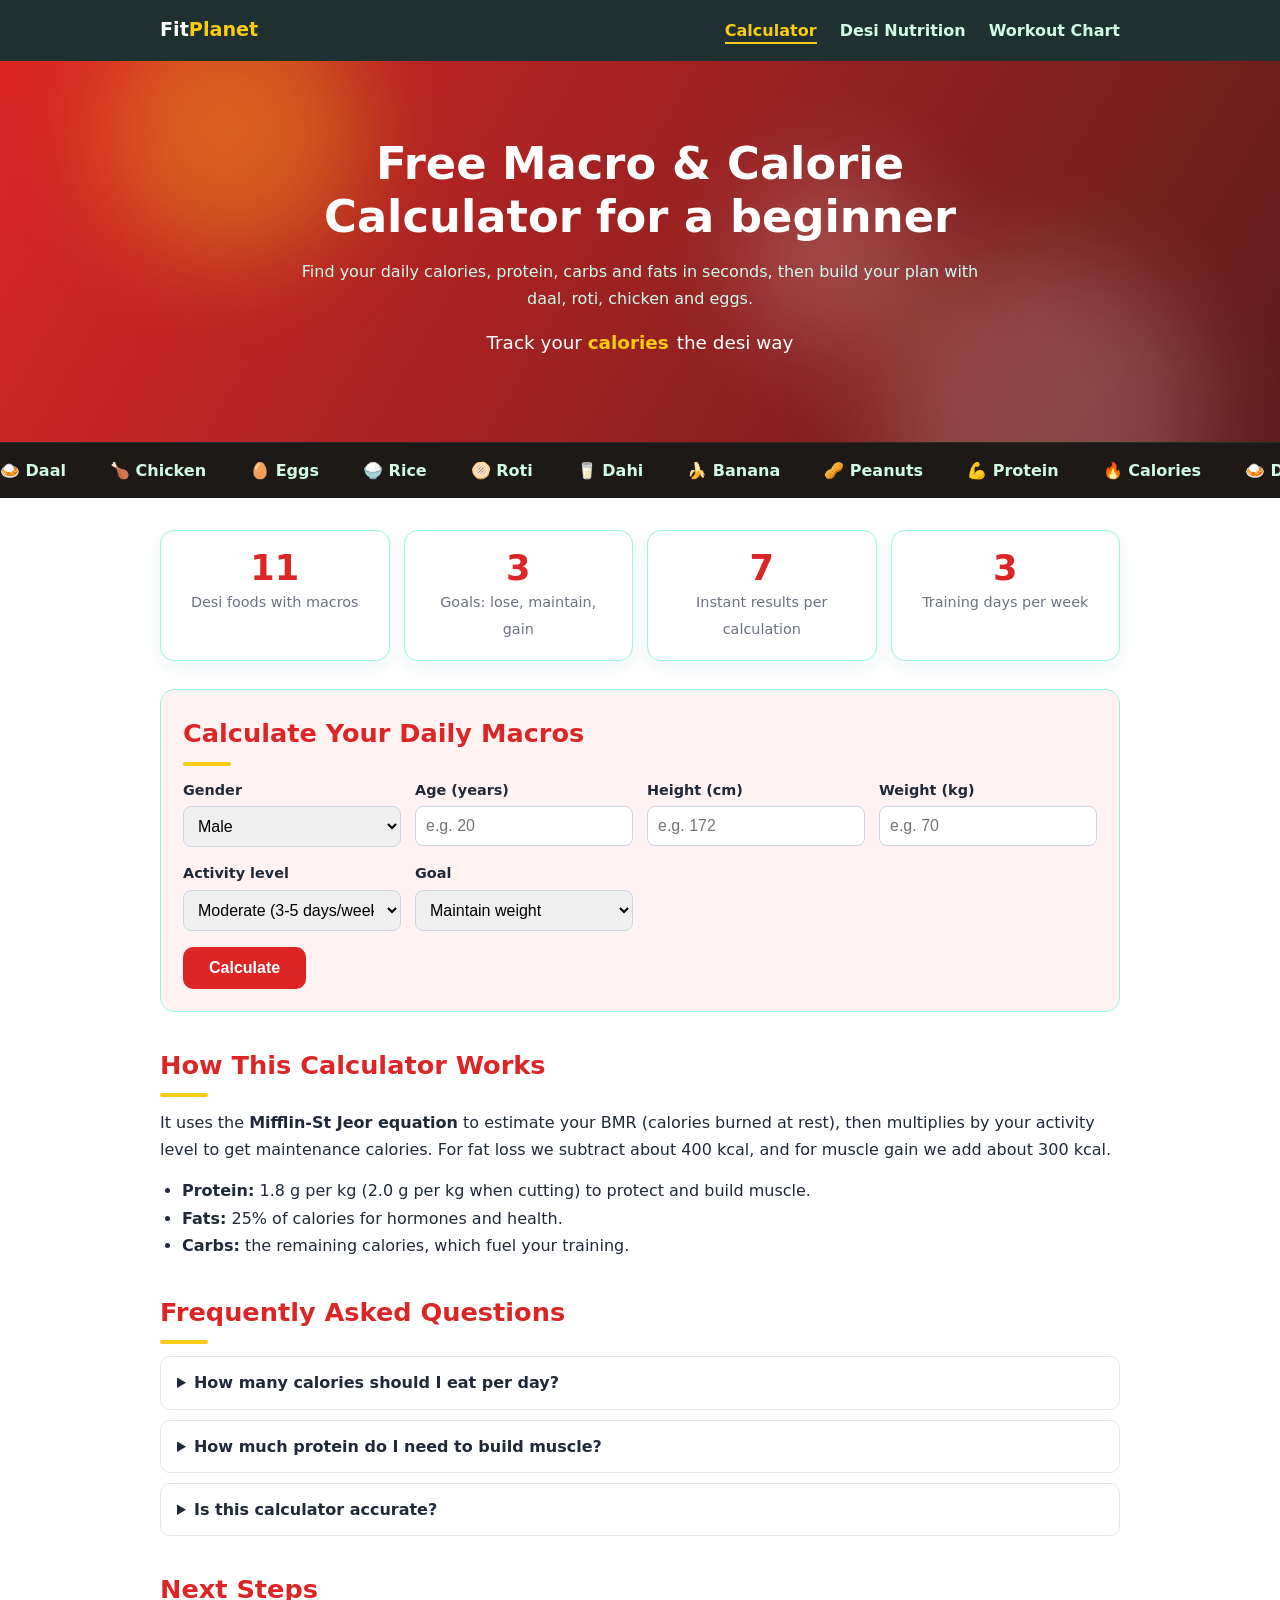
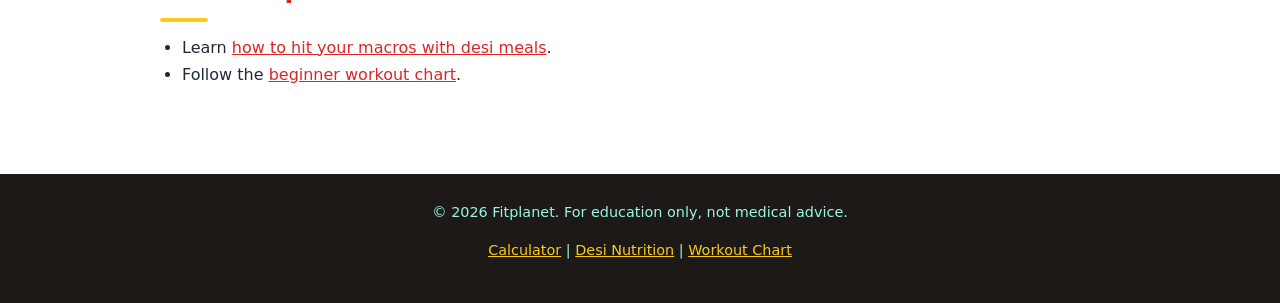
==== index.html @ f18b7d7e "Add files via upload" ====
<!DOCTYPE html>
<html lang="en">
<head>
<meta charset="UTF-8">
<meta name="viewport" content="width=device-width, initial-scale=1">
<title>Macro &amp; Calorie Calculator for Pakistani Lifters | DesiFit</title>
<meta name="description" content="Free calorie, protein, carbs and fats calculator. Find your daily macros for fat loss or muscle gain, with desi food tips for Pakistani gym beginners.">
<link rel="canonical" href="https://Fitplanet.github.io/">
<meta name="robots" content="index, follow">
<meta property="og:title" content="Macro &amp; Calorie Calculator for Pakistani Lifters | DesiFit">
<meta property="og:description" content="Calculate your daily calories, protein, carbs and fats in seconds.">
<meta property="og:type" content="website">
<meta property="og:url" content="https://Fitplanet.github.io/">
<meta name="theme-color" content="#0f766e">
<link rel="stylesheet" href="style.css">
<script>document.documentElement.classList.add("js")</script>
<script type="application/ld+json">
{"@context":"https://schema.org","@type":"WebApplication","name":"DesiFit Macro Calculator","url":"https://Fitplanet.github.io/","applicationCategory":"HealthApplication","operatingSystem":"Any","offers":{"@type":"Offer","price":"0","priceCurrency":"USD"}}
</script>
<script type="application/ld+json">
{"@context":"https://schema.org","@type":"FAQPage","mainEntity":[
{"@type":"Question","name":"How many calories should I eat per day?","acceptedAnswer":{"@type":"Answer","text":"Your daily calories depend on your age, height, weight, gender and activity level. Use the calculator to find your maintenance calories, then subtract about 400 to lose fat or add about 300 to gain muscle."}},
{"@type":"Question","name":"How much protein do I need to build muscle?","acceptedAnswer":{"@type":"Answer","text":"Most lifters do well with 1.6 to 2.2 grams of protein per kilogram of body weight per day."}},
{"@type":"Question","name":"Is this calculator accurate?","acceptedAnswer":{"@type":"Answer","text":"It uses the Mifflin-St Jeor equation, which is widely used. Results are estimates, so adjust based on your progress after 2 to 3 weeks."}}
]}
</script>
</head>
<body>
<div id="progress" aria-hidden="true"></div>
<a class="skip" href="#main">Skip to content</a>
<header>
  <div class="nav">
    <a class="logo" href="index.html">Fit<span>Planet</span></a>
    <nav aria-label="Main navigation">
      <a class="active" href="index.html">Calculator</a>
      <a href="desi-nutrition.html">Desi Nutrition</a>
      <a href="beginner-workout.html">Workout Chart</a>
    </nav>
  </div>
</header>

<section class="hero">
  <h1>Free Macro &amp; Calorie Calculator for a beginner</h1>
  <p>Find your daily calories, protein, carbs and fats in seconds, then build your plan with daal, roti, chicken and eggs.</p>
  <p class="rotator">Track your <span id="rotator" class="rot">calories</span> the desi way</p>
</section>

<div class="marquee" aria-hidden="true"><div class="marquee-track"><div class="marquee-group"><span>🍛 Daal</span><span>🍗 Chicken</span><span>🥚 Eggs</span><span>🍚 Rice</span><span>🫓 Roti</span><span>🥛 Dahi</span><span>🍌 Banana</span><span>🥜 Peanuts</span><span>💪 Protein</span><span>🔥 Calories</span><span>🍛 Daal</span><span>🍗 Chicken</span><span>🥚 Eggs</span><span>🍚 Rice</span><span>🫓 Roti</span><span>🥛 Dahi</span><span>🍌 Banana</span><span>🥜 Peanuts</span><span>💪 Protein</span><span>🔥 Calories</span></div><div class="marquee-group"><span>🍛 Daal</span><span>🍗 Chicken</span><span>🥚 Eggs</span><span>🍚 Rice</span><span>🫓 Roti</span><span>🥛 Dahi</span><span>🍌 Banana</span><span>🥜 Peanuts</span><span>💪 Protein</span><span>🔥 Calories</span><span>🍛 Daal</span><span>🍗 Chicken</span><span>🥚 Eggs</span><span>🍚 Rice</span><span>🫓 Roti</span><span>🥛 Dahi</span><span>🍌 Banana</span><span>🥜 Peanuts</span><span>💪 Protein</span><span>🔥 Calories</span></div></div></div>

<main id="main">
  <section class="stats-inner" aria-label="Site highlights">
    <div class="sitem"><strong data-count="11">11</strong><span>Desi foods with macros</span></div>
    <div class="sitem"><strong data-count="3">3</strong><span>Goals: lose, maintain, gain</span></div>
    <div class="sitem"><strong data-count="7">7</strong><span>Instant results per calculation</span></div>
    <div class="sitem"><strong data-count="3">3</strong><span>Training days per week</span></div>
  </section>

  <section class="card" aria-labelledby="calc-title">
    <h2 id="calc-title" style="margin-top:0">Calculate Your Daily Macros</h2>
    <form id="calc-form">
      <div class="row">
        <div><label for="gender">Gender</label>
          <select id="gender"><option value="male">Male</option><option value="female">Female</option></select></div>
        <div><label for="age">Age (years)</label><input id="age" type="number" min="12" max="90" placeholder="e.g. 20"></div>
        <div><label for="height">Height (cm)</label><input id="height" type="number" min="100" max="230" placeholder="e.g. 172"></div>
        <div><label for="weight">Weight (kg)</label><input id="weight" type="number" min="30" max="250" placeholder="e.g. 70"></div>
        <div><label for="activity">Activity level</label>
          <select id="activity">
            <option value="1.2">Sedentary (little exercise)</option>
            <option value="1.375">Light (1-3 days/week)</option>
            <option value="1.55" selected>Moderate (3-5 days/week)</option>
            <option value="1.725">Very active (6-7 days/week)</option>
          </select></div>
        <div><label for="goal">Goal</label>
          <select id="goal">
            <option value="lose">Lose fat</option>
            <option value="maintain" selected>Maintain weight</option>
            <option value="gain">Gain muscle</option>
          </select></div>
      </div>
      <button type="submit">Calculate</button>
    </form>

    <div id="results" class="results" aria-live="polite">
      <h2>Your Results</h2>
      <div class="grid">
        <div class="stat"><strong id="r-cal">0</strong><small>Daily calories (kcal)</small></div>
        <div class="stat"><strong id="r-pro">0</strong><small>Protein (g)</small></div>
        <div class="stat"><strong id="r-carb">0</strong><small>Carbs (g)</small></div>
        <div class="stat"><strong id="r-fat">0</strong><small>Fats (g)</small></div>
        <div class="stat"><strong id="r-bmr">0</strong><small>BMR (kcal)</small></div>
        <div class="stat"><strong id="r-tdee">0</strong><small>Maintenance (kcal)</small></div>
        <div class="stat"><strong id="r-bmi">0</strong><small>BMI</small></div>
      </div>
      <p class="note">Estimates only. Track your weight for 2-3 weeks and adjust calories by 100-200 if needed. See a doctor before major diet changes.</p>
      <a class="cta" href="desi-nutrition.html">Hit these macros with desi food &rarr;</a>
    </div>
  </section>

  <h2>How This Calculator Works</h2>
  <p>It uses the <strong>Mifflin-St Jeor equation</strong> to estimate your BMR (calories burned at rest), then multiplies by your activity level to get maintenance calories. For fat loss we subtract about 400 kcal, and for muscle gain we add about 300 kcal.</p>
  <ul>
    <li><strong>Protein:</strong> 1.8 g per kg (2.0 g per kg when cutting) to protect and build muscle.</li>
    <li><strong>Fats:</strong> 25% of calories for hormones and health.</li>
    <li><strong>Carbs:</strong> the remaining calories, which fuel your training.</li>
  </ul>

  <h2>Frequently Asked Questions</h2>
  <details><summary>How many calories should I eat per day?</summary>
    <p>It depends on your age, height, weight, gender and activity. Use the calculator for maintenance, then subtract about 400 kcal to lose fat or add about 300 kcal to gain muscle.</p></details>
  <details><summary>How much protein do I need to build muscle?</summary>
    <p>Most lifters do well with 1.6 to 2.2 g of protein per kg of body weight daily.</p></details>
  <details><summary>Is this calculator accurate?</summary>
    <p>It is a good starting estimate. Adjust after 2-3 weeks based on your real progress.</p></details>

  <h2>Next Steps</h2>
  <ul>
    <li>Learn <a href="desi-nutrition.html">how to hit your macros with desi meals</a>.</li>
    <li>Follow the <a href="beginner-workout.html">beginner workout chart</a>.</li>
  </ul>
</main>

<footer>
  <p>&copy; 2026 Fitplanet. For education only, not medical advice.</p>
  <p><a href="index.html">Calculator</a> | <a href="desi-nutrition.html">Desi Nutrition</a> | <a href="beginner-workout.html">Workout Chart</a></p>
</footer>
<script src="script.js" defer></script>
</body>
</html>
---- style.css ----
:root{--green:#dc2626;--dark:#1c1917;--light:#fef2f2;--accent:#facc15;--text:#1f2937;--muted:#6b7280;--ease:cubic-bezier(.22,1,.36,1)}
*{box-sizing:border-box;margin:0;padding:0}
html{scroll-behavior:smooth}
body{font-family:system-ui,-apple-system,"Segoe UI",Roboto,sans-serif;color:var(--text);line-height:1.7;background:#fff}
a{color:var(--green)}
:focus-visible{outline:3px solid var(--accent);outline-offset:3px}
.skip{position:absolute;left:-999px}
.skip:focus{left:8px;top:8px;background:#fff;padding:8px;z-index:200}

/* ===== Scroll progress bar ===== */
#progress{position:fixed;top:0;left:0;height:4px;width:0;background:linear-gradient(90deg,var(--accent),#fde68a);z-index:100;transition:width .1s linear}

/* ===== Header ===== */
header{background:rgba(11,31,30,.92);backdrop-filter:blur(10px);-webkit-backdrop-filter:blur(10px);color:#fff;position:sticky;top:0;z-index:50;transition:box-shadow .3s}
header.scrolled{box-shadow:0 8px 28px rgba(0,0,0,.3)}
.nav{max-width:1000px;margin:auto;display:flex;align-items:center;justify-content:space-between;flex-wrap:wrap;padding:14px 20px;gap:8px;transition:padding .3s var(--ease)}
header.scrolled .nav{padding:8px 20px}
.logo{font-weight:800;font-size:1.2rem;color:#fff;text-decoration:none;transition:transform .3s var(--ease);display:inline-block}
.logo:hover{transform:scale(1.06)}
.logo span{color:var(--accent)}
nav a{color:#d1fae5;text-decoration:none;margin-left:18px;font-weight:600;position:relative;padding-bottom:4px;transition:color .25s}
nav a::after{content:"";position:absolute;left:0;bottom:0;height:2px;width:0;background:var(--accent);transition:width .35s var(--ease)}
nav a:hover,nav a.active{color:var(--accent)}
nav a:hover::after,nav a.active::after{width:100%}

/* ===== Hero ===== */
.hero{position:relative;overflow:hidden;background:linear-gradient(120deg,var(--green),var(--dark),var(--green));background-size:300% 300%;animation:gradientShift 14s ease infinite;color:#fff;text-align:center;padding:76px 20px 84px}
.hero h1,.hero p{position:relative;z-index:1}
.hero h1{font-size:clamp(1.8rem,5vw,2.8rem);max-width:800px;margin:auto;line-height:1.2}
.hero h1 .w{display:inline-block;opacity:0;animation:wordUp .7s var(--ease) forwards}
.hero p{max-width:680px;margin:14px auto 0;color:#ccfbf1;animation:fadeUp .9s .5s var(--ease) both}
.hero p.rotator{font-size:1.15rem;color:#fff;animation-delay:.75s}
.rot{display:inline-block;min-width:6.5ch;text-align:left;color:var(--accent);font-weight:800;transition:opacity .35s,transform .35s var(--ease)}
.rot.out{opacity:0;transform:translateY(10px)}
.blobs{position:absolute;inset:0;pointer-events:none;transform:translate3d(var(--px,0px),calc(var(--py,0px) + var(--sy,0px)),0);transition:transform .25s ease-out}
.blob{position:absolute;border-radius:50%;filter:blur(50px);opacity:.35;animation:float 12s ease-in-out infinite}
.b1{width:260px;height:260px;background:var(--accent);top:-60px;left:8%}
.b2{width:320px;height:320px;background:#fff;opacity:.18;bottom:-130px;right:6%;animation-duration:16s;animation-delay:-4s}
.b3{width:180px;height:180px;background:#fff;opacity:.2;top:28%;left:58%;animation-duration:10s;animation-delay:-2s}

/* ===== Marquee ticker ===== */
.marquee{overflow:hidden;background:var(--dark);color:#d1fae5;padding:14px 0;border-top:1px solid rgba(255,255,255,.08)}
.marquee-track{display:flex;width:max-content;animation:marquee 40s linear infinite}
.marquee:hover .marquee-track{animation-play-state:paused}
.marquee-group{display:flex;gap:44px;padding-right:44px;font-weight:600;white-space:nowrap}

/* ===== Layout ===== */
main{max-width:1000px;margin:auto;padding:32px 20px}
h2{color:var(--green);margin:32px 0 12px;font-size:1.6rem}
h2::after{content:"";display:block;width:48px;height:4px;border-radius:4px;background:var(--accent);margin-top:6px}
h3{margin:20px 0 8px}
p,ul,ol{margin-bottom:14px}
ul,ol{padding-left:22px}
.grid{display:grid;grid-template-columns:repeat(auto-fit,minmax(220px,1fr));gap:16px}

/* ===== Cards with mouse glow ===== */
.card{position:relative;overflow:hidden;background:var(--light);border:1px solid #99f6e4;border-radius:14px;padding:22px;margin:18px 0;transition:transform .35s var(--ease),box-shadow .35s var(--ease)}
.card::before{content:"";position:absolute;inset:0;background:radial-gradient(320px circle at var(--mx,50%) var(--my,50%),rgba(45,212,191,.25),transparent 60%);opacity:0;transition:opacity .3s;pointer-events:none}
.card:hover{transform:translateY(-6px);box-shadow:0 18px 40px rgba(15,118,110,.2)}
.card:hover::before{opacity:1}
.card>*{position:relative;z-index:1}

/* ===== Stats strip ===== */
.stats-inner{display:grid;grid-template-columns:repeat(auto-fit,minmax(150px,1fr));gap:14px;margin-bottom:28px}
.sitem{background:#fff;border:1px solid #99f6e4;border-radius:14px;padding:18px;text-align:center;box-shadow:0 6px 18px rgba(15,118,110,.08);transition:transform .3s var(--ease),box-shadow .3s}
.sitem:hover{transform:translateY(-4px);box-shadow:0 14px 30px rgba(15,118,110,.18)}
.sitem strong{display:block;font-size:2.2rem;line-height:1.1;color:var(--green)}
.sitem span{color:var(--muted);font-size:.9rem}

/* ===== Form ===== */
form .row{display:grid;grid-template-columns:repeat(auto-fit,minmax(200px,1fr));gap:14px}
label{display:block;font-weight:600;font-size:.9rem;margin-bottom:4px}
input,select{width:100%;padding:10px;border:1px solid #cbd5e1;border-radius:8px;font-size:1rem;transition:border-color .25s,box-shadow .25s}
input:focus,select:focus{outline:none;border-color:var(--green);box-shadow:0 0 0 4px rgba(15,118,110,.18)}

/* ===== Buttons with shine ===== */
button,.cta{position:relative;overflow:hidden}
button{background:var(--green);color:#fff;border:0;padding:12px 26px;border-radius:10px;font-size:1rem;font-weight:700;cursor:pointer;margin-top:16px;transition:background .3s,transform .2s var(--ease)}
button:hover{background:var(--dark);transform:translateY(-2px)}
button:active{transform:scale(.97)}
button::after,.cta::after{content:"";position:absolute;top:0;left:-80%;width:50%;height:100%;background:linear-gradient(120deg,transparent,rgba(255,255,255,.5),transparent);transform:skewX(-20deg);transition:left .7s var(--ease)}
button:hover::after,.cta:hover::after{left:130%}
.cta{display:inline-block;background:var(--accent);color:#111;padding:12px 24px;border-radius:10px;font-weight:700;text-decoration:none;margin-top:18px;animation:pulse 2.6s infinite;transition:transform .25s var(--ease)}
.cta:hover{transform:translateY(-3px)}

/* ===== Results ===== */
.results{display:none;margin-top:22px}
.stat{background:#fff;border:1px solid #99f6e4;border-radius:12px;padding:16px;text-align:center}
.stat strong{display:block;font-size:1.8rem;color:var(--green)}
.stat small{color:var(--muted)}
.results.show .stat{animation:pop .6s var(--ease) both}

/* ===== Tables and details ===== */
.table-wrap{overflow-x:auto}
table{width:100%;border-collapse:collapse;margin:14px 0;font-size:.95rem}
th,td{border:1px solid #e5e7eb;padding:10px;text-align:left}
th{background:var(--green);color:#fff}
tr:nth-child(even){background:#f9fafb}
tbody tr{transition:background .2s}
tbody tr:hover{background:#ccfbf1}
details{border:1px solid #e5e7eb;border-radius:10px;padding:12px 16px;margin:10px 0;transition:box-shadow .3s,border-color .3s}
details:hover{border-color:var(--green);box-shadow:0 6px 18px rgba(15,118,110,.12)}
details[open] p{animation:fadeUp .45s var(--ease)}
summary{font-weight:700;cursor:pointer}
.note{font-size:.85rem;color:var(--muted)}

/* ===== Footer ===== */
footer{background:var(--dark);color:#99f6e4;text-align:center;padding:26px 20px;margin-top:40px;font-size:.9rem}
footer a{color:var(--accent)}

/* ===== Back to top ===== */
#top{position:fixed;right:18px;bottom:18px;width:46px;height:46px;border-radius:50%;margin:0;padding:0;font-size:1.3rem;background:var(--accent);color:#111;box-shadow:0 8px 20px rgba(0,0,0,.3);opacity:0;visibility:hidden;transform:translateY(20px);transition:opacity .3s,transform .3s var(--ease),visibility .3s;z-index:60}
#top.show{opacity:1;visibility:visible;transform:none}
#top:hover{background:#fff;transform:translateY(-4px)}

/* ===== Scroll reveal (only active when JS runs) ===== */
.js .reveal{opacity:0;transform:translateY(34px);transition:opacity .8s var(--ease),transform .8s var(--ease);transition-delay:var(--d,0s)}
.js .reveal.from-left{transform:translateX(-34px)}
.js .reveal.zoom{transform:scale(.92) translateY(20px)}
.js .reveal.in{opacity:1;transform:none}

/* ===== Keyframes ===== */
@keyframes gradientShift{0%{background-position:0% 50%}50%{background-position:100% 50%}100%{background-position:0% 50%}}
@keyframes float{0%,100%{transform:translate(0,0) scale(1)}50%{transform:translate(30px,-40px) scale(1.15)}}
@keyframes wordUp{from{opacity:0;transform:translateY(28px) rotate(2deg)}to{opacity:1;transform:none}}
@keyframes fadeUp{from{opacity:0;transform:translateY(20px)}to{opacity:1;transform:none}}
@keyframes pop{0%{opacity:0;transform:scale(.6)}70%{transform:scale(1.07)}100%{opacity:1;transform:scale(1)}}
@keyframes marquee{to{transform:translateX(-50%)}}
@keyframes pulse{0%{box-shadow:0 0 0 0 rgba(245,158,11,.55)}70%{box-shadow:0 0 0 16px rgba(245,158,11,0)}100%{box-shadow:0 0 0 0 rgba(245,158,11,0)}}

@media(max-width:600px){nav a{margin:0 10px 0 0}.hero{padding:56px 20px 64px}}

/* ===== Respect users who prefer less motion ===== */
@media (prefers-reduced-motion:reduce){
  *,*::before,*::after{animation:none!important;transition:none!important}
  html{scroll-behavior:auto}
  .js .reveal{opacity:1;transform:none}
  .hero h1 .w{opacity:1}
}
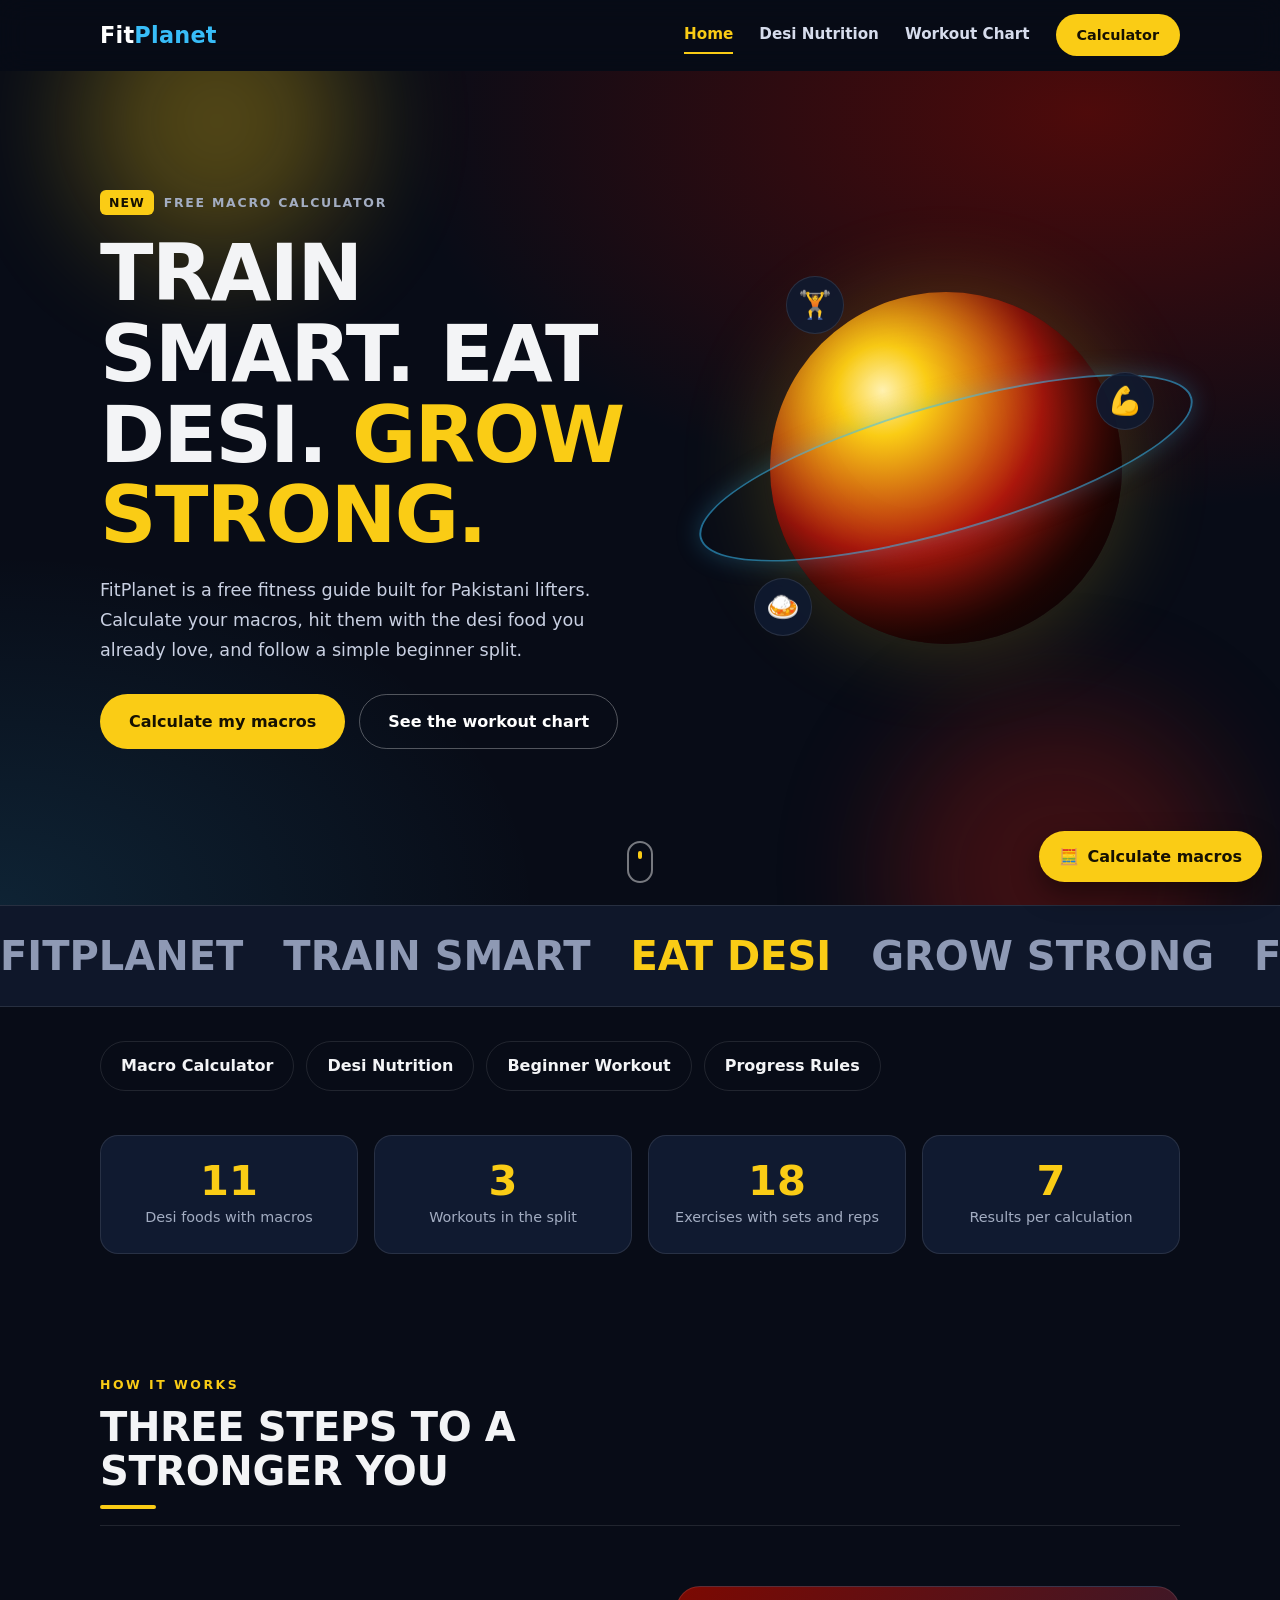
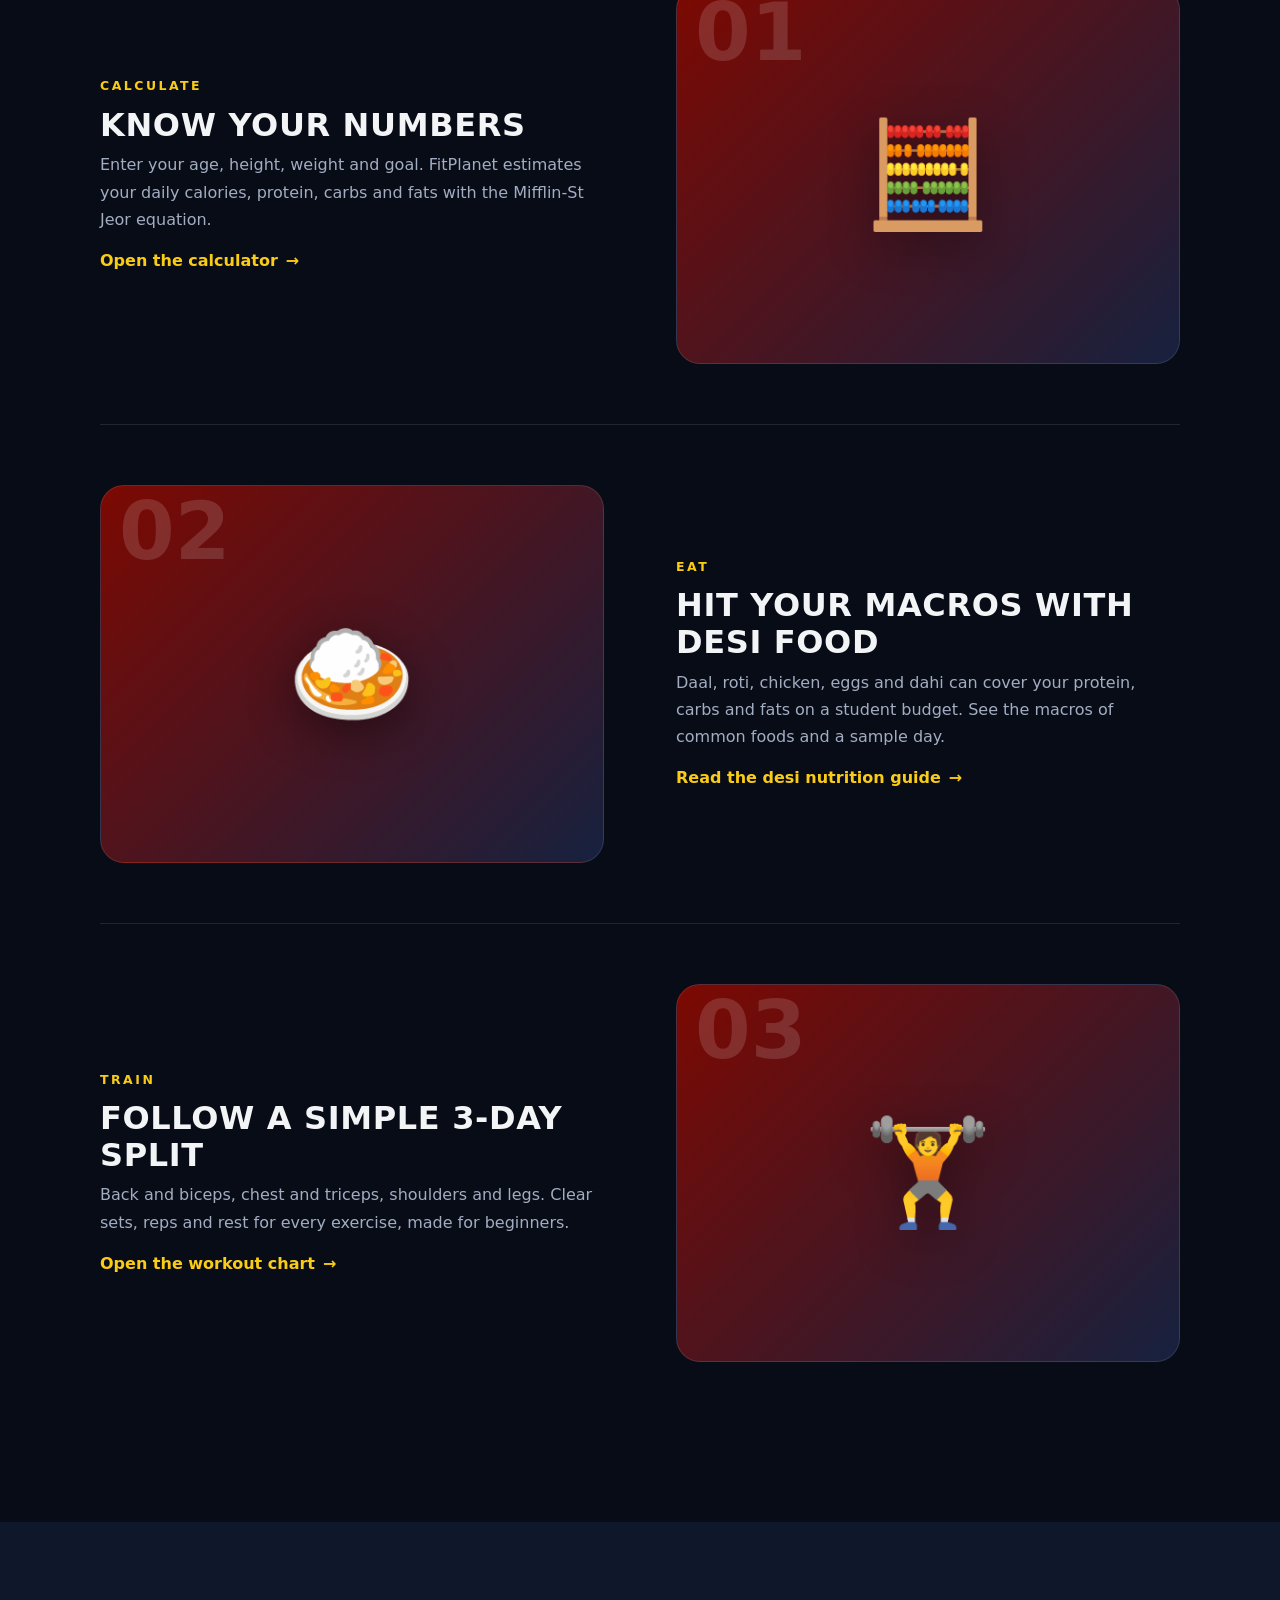
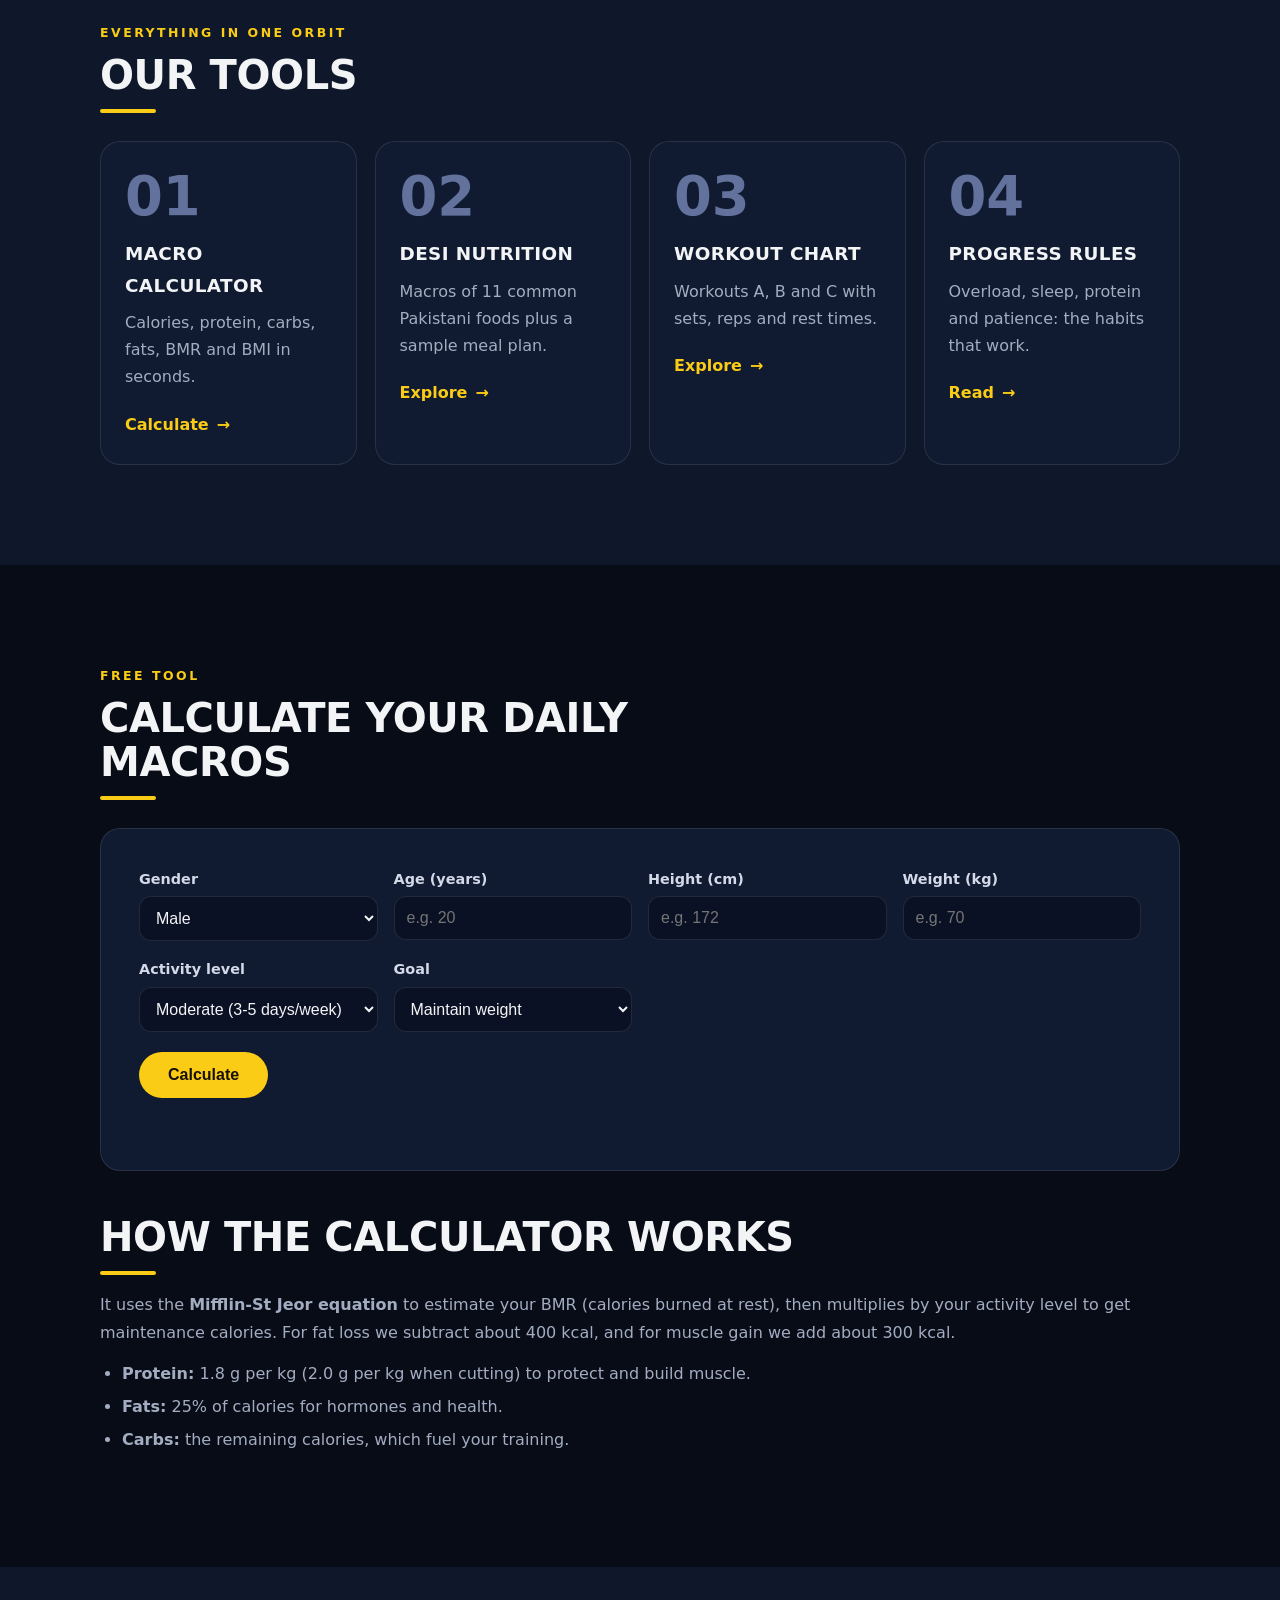
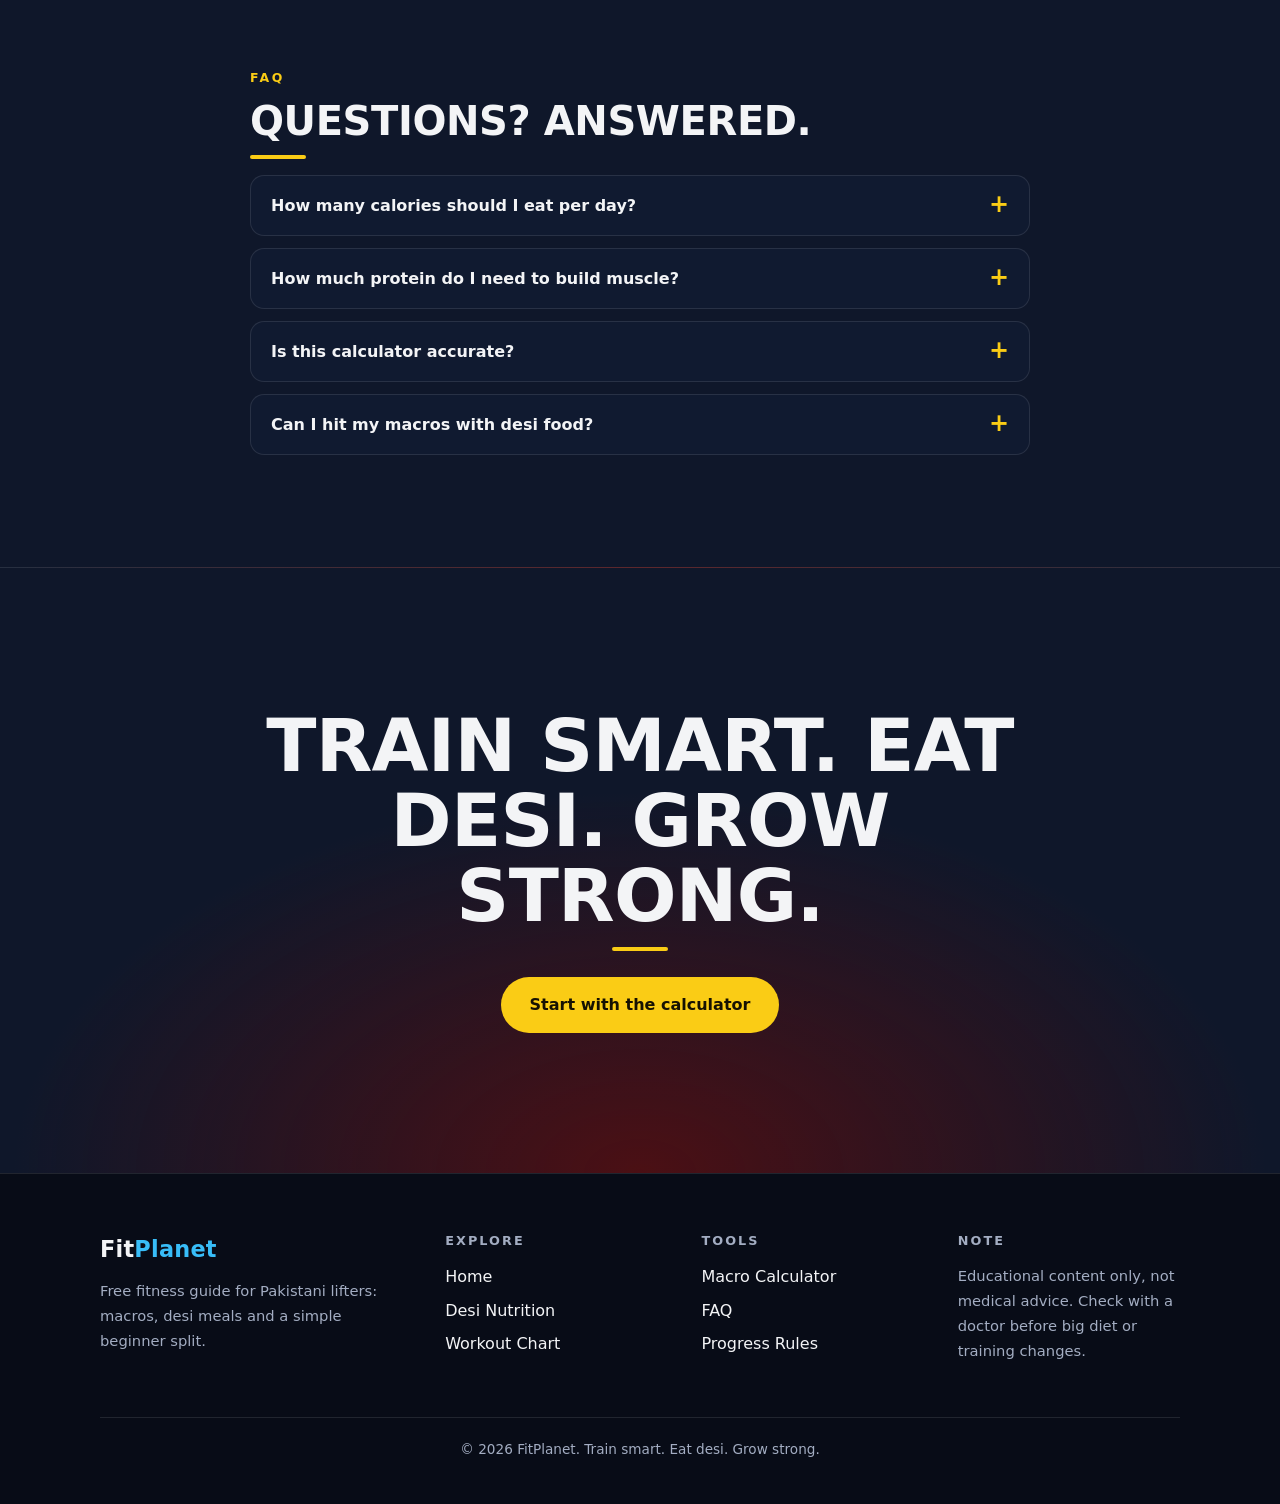
==== commit bace3e7a: "Add files via upload" ====
--- a/index.html
+++ b/index.html
@@ -3,127 +3,225 @@
 <head>
 <meta charset="UTF-8">
 <meta name="viewport" content="width=device-width, initial-scale=1">
-<title>Macro &amp; Calorie Calculator for Pakistani Lifters | DesiFit</title>
-<meta name="description" content="Free calorie, protein, carbs and fats calculator. Find your daily macros for fat loss or muscle gain, with desi food tips for Pakistani gym beginners.">
-<link rel="canonical" href="https://Fitplanet.github.io/">
+<title>FitPlanet | Free Macro Calculator & Desi Fitness Guide</title>
+<meta name="description" content="Free macro and calorie calculator, desi meal guide and a 3-day beginner workout chart, made for Pakistani lifters and students.">
+<link rel="canonical" href="https://fitplanet.github.io/">
 <meta name="robots" content="index, follow">
-<meta property="og:title" content="Macro &amp; Calorie Calculator for Pakistani Lifters | DesiFit">
-<meta property="og:description" content="Calculate your daily calories, protein, carbs and fats in seconds.">
+<meta property="og:title" content="FitPlanet | Free Macro Calculator & Desi Fitness Guide">
+<meta property="og:description" content="Free macro and calorie calculator, desi meal guide and a 3-day beginner workout chart, made for Pakistani lifters and students.">
 <meta property="og:type" content="website">
-<meta property="og:url" content="https://Fitplanet.github.io/">
-<meta name="theme-color" content="#0f766e">
+<meta property="og:url" content="https://fitplanet.github.io/">
+<meta name="theme-color" content="#080c17">
 <link rel="stylesheet" href="style.css">
 <script>document.documentElement.classList.add("js")</script>
 <script type="application/ld+json">
-{"@context":"https://schema.org","@type":"WebApplication","name":"DesiFit Macro Calculator","url":"https://Fitplanet.github.io/","applicationCategory":"HealthApplication","operatingSystem":"Any","offers":{"@type":"Offer","price":"0","priceCurrency":"USD"}}
+{"@context": "https://schema.org", "@type": "WebApplication", "name": "FitPlanet Macro Calculator", "url": "https://fitplanet.github.io/", "applicationCategory": "HealthApplication", "operatingSystem": "Any", "offers": {"@type": "Offer", "price": "0", "priceCurrency": "USD"}}
 </script>
 <script type="application/ld+json">
-{"@context":"https://schema.org","@type":"FAQPage","mainEntity":[
-{"@type":"Question","name":"How many calories should I eat per day?","acceptedAnswer":{"@type":"Answer","text":"Your daily calories depend on your age, height, weight, gender and activity level. Use the calculator to find your maintenance calories, then subtract about 400 to lose fat or add about 300 to gain muscle."}},
-{"@type":"Question","name":"How much protein do I need to build muscle?","acceptedAnswer":{"@type":"Answer","text":"Most lifters do well with 1.6 to 2.2 grams of protein per kilogram of body weight per day."}},
-{"@type":"Question","name":"Is this calculator accurate?","acceptedAnswer":{"@type":"Answer","text":"It uses the Mifflin-St Jeor equation, which is widely used. Results are estimates, so adjust based on your progress after 2 to 3 weeks."}}
-]}
+{"@context": "https://schema.org", "@type": "FAQPage", "mainEntity": [{"@type": "Question", "name": "How many calories should I eat per day?", "acceptedAnswer": {"@type": "Answer", "text": "It depends on your age, height, weight, gender and activity. Use the calculator for maintenance calories, then subtract about 400 kcal to lose fat or add about 300 kcal to gain muscle."}}, {"@type": "Question", "name": "How much protein do I need to build muscle?", "acceptedAnswer": {"@type": "Answer", "text": "Most lifters do well with 1.6 to 2.2 g of protein per kg of body weight daily."}}, {"@type": "Question", "name": "Is this calculator accurate?", "acceptedAnswer": {"@type": "Answer", "text": "It is a good starting estimate based on the Mifflin-St Jeor equation. Track your weight for 2-3 weeks and adjust by 100-200 kcal if needed."}}, {"@type": "Question", "name": "Can I hit my macros with desi food?", "acceptedAnswer": {"@type": "Answer", "text": "Yes. Daal, roti, chicken, eggs, dahi and milk can cover your protein, carbs and fats on a student budget. See the desi nutrition guide for exact numbers."}}]}
 </script>
 </head>
 <body>
 <div id="progress" aria-hidden="true"></div>
 <a class="skip" href="#main">Skip to content</a>
-<header>
+<header class="site-header">
   <div class="nav">
-    <a class="logo" href="index.html">Fit<span>Planet</span></a>
-    <nav aria-label="Main navigation">
-      <a class="active" href="index.html">Calculator</a>
+    <a class="logo" href="index.html" aria-label="FitPlanet home">Fit<span>Planet</span></a>
+    <button class="menu-btn" type="button" aria-expanded="false" aria-controls="menu" aria-label="Open menu">&#9776;</button>
+    <nav id="menu" aria-label="Main navigation">
+      <a href="index.html" aria-current="page">Home</a>
       <a href="desi-nutrition.html">Desi Nutrition</a>
       <a href="beginner-workout.html">Workout Chart</a>
+      <a class="btn btn-sm" href="index.html#calculator">Calculator</a>
     </nav>
   </div>
 </header>
 
+<main id="main">
+
 <section class="hero">
-  <h1>Free Macro &amp; Calorie Calculator for a beginner</h1>
-  <p>Find your daily calories, protein, carbs and fats in seconds, then build your plan with daal, roti, chicken and eggs.</p>
-  <p class="rotator">Track your <span id="rotator" class="rot">calories</span> the desi way</p>
-</section>
-
-<div class="marquee" aria-hidden="true"><div class="marquee-track"><div class="marquee-group"><span>🍛 Daal</span><span>🍗 Chicken</span><span>🥚 Eggs</span><span>🍚 Rice</span><span>🫓 Roti</span><span>🥛 Dahi</span><span>🍌 Banana</span><span>🥜 Peanuts</span><span>💪 Protein</span><span>🔥 Calories</span><span>🍛 Daal</span><span>🍗 Chicken</span><span>🥚 Eggs</span><span>🍚 Rice</span><span>🫓 Roti</span><span>🥛 Dahi</span><span>🍌 Banana</span><span>🥜 Peanuts</span><span>💪 Protein</span><span>🔥 Calories</span></div><div class="marquee-group"><span>🍛 Daal</span><span>🍗 Chicken</span><span>🥚 Eggs</span><span>🍚 Rice</span><span>🫓 Roti</span><span>🥛 Dahi</span><span>🍌 Banana</span><span>🥜 Peanuts</span><span>💪 Protein</span><span>🔥 Calories</span><span>🍛 Daal</span><span>🍗 Chicken</span><span>🥚 Eggs</span><span>🍚 Rice</span><span>🫓 Roti</span><span>🥛 Dahi</span><span>🍌 Banana</span><span>🥜 Peanuts</span><span>💪 Protein</span><span>🔥 Calories</span></div></div></div>
-
-<main id="main">
-  <section class="stats-inner" aria-label="Site highlights">
-    <div class="sitem"><strong data-count="11">11</strong><span>Desi foods with macros</span></div>
-    <div class="sitem"><strong data-count="3">3</strong><span>Goals: lose, maintain, gain</span></div>
-    <div class="sitem"><strong data-count="7">7</strong><span>Instant results per calculation</span></div>
-    <div class="sitem"><strong data-count="3">3</strong><span>Training days per week</span></div>
-  </section>
-
-  <section class="card" aria-labelledby="calc-title">
-    <h2 id="calc-title" style="margin-top:0">Calculate Your Daily Macros</h2>
-    <form id="calc-form">
-      <div class="row">
-        <div><label for="gender">Gender</label>
-          <select id="gender"><option value="male">Male</option><option value="female">Female</option></select></div>
-        <div><label for="age">Age (years)</label><input id="age" type="number" min="12" max="90" placeholder="e.g. 20"></div>
-        <div><label for="height">Height (cm)</label><input id="height" type="number" min="100" max="230" placeholder="e.g. 172"></div>
-        <div><label for="weight">Weight (kg)</label><input id="weight" type="number" min="30" max="250" placeholder="e.g. 70"></div>
-        <div><label for="activity">Activity level</label>
-          <select id="activity">
-            <option value="1.2">Sedentary (little exercise)</option>
-            <option value="1.375">Light (1-3 days/week)</option>
-            <option value="1.55" selected>Moderate (3-5 days/week)</option>
-            <option value="1.725">Very active (6-7 days/week)</option>
-          </select></div>
-        <div><label for="goal">Goal</label>
-          <select id="goal">
-            <option value="lose">Lose fat</option>
-            <option value="maintain" selected>Maintain weight</option>
-            <option value="gain">Gain muscle</option>
-          </select></div>
-      </div>
-      <button type="submit">Calculate</button>
-    </form>
-
-    <div id="results" class="results" aria-live="polite">
-      <h2>Your Results</h2>
-      <div class="grid">
-        <div class="stat"><strong id="r-cal">0</strong><small>Daily calories (kcal)</small></div>
-        <div class="stat"><strong id="r-pro">0</strong><small>Protein (g)</small></div>
-        <div class="stat"><strong id="r-carb">0</strong><small>Carbs (g)</small></div>
-        <div class="stat"><strong id="r-fat">0</strong><small>Fats (g)</small></div>
-        <div class="stat"><strong id="r-bmr">0</strong><small>BMR (kcal)</small></div>
-        <div class="stat"><strong id="r-tdee">0</strong><small>Maintenance (kcal)</small></div>
-        <div class="stat"><strong id="r-bmi">0</strong><small>BMI</small></div>
-      </div>
-      <p class="note">Estimates only. Track your weight for 2-3 weeks and adjust calories by 100-200 if needed. See a doctor before major diet changes.</p>
-      <a class="cta" href="desi-nutrition.html">Hit these macros with desi food &rarr;</a>
-    </div>
-  </section>
-
-  <h2>How This Calculator Works</h2>
-  <p>It uses the <strong>Mifflin-St Jeor equation</strong> to estimate your BMR (calories burned at rest), then multiplies by your activity level to get maintenance calories. For fat loss we subtract about 400 kcal, and for muscle gain we add about 300 kcal.</p>
-  <ul>
-    <li><strong>Protein:</strong> 1.8 g per kg (2.0 g per kg when cutting) to protect and build muscle.</li>
-    <li><strong>Fats:</strong> 25% of calories for hormones and health.</li>
-    <li><strong>Carbs:</strong> the remaining calories, which fuel your training.</li>
-  </ul>
-
-  <h2>Frequently Asked Questions</h2>
-  <details><summary>How many calories should I eat per day?</summary>
-    <p>It depends on your age, height, weight, gender and activity. Use the calculator for maintenance, then subtract about 400 kcal to lose fat or add about 300 kcal to gain muscle.</p></details>
-  <details><summary>How much protein do I need to build muscle?</summary>
-    <p>Most lifters do well with 1.6 to 2.2 g of protein per kg of body weight daily.</p></details>
-  <details><summary>Is this calculator accurate?</summary>
-    <p>It is a good starting estimate. Adjust after 2-3 weeks based on your real progress.</p></details>
-
-  <h2>Next Steps</h2>
-  <ul>
-    <li>Learn <a href="desi-nutrition.html">how to hit your macros with desi meals</a>.</li>
-    <li>Follow the <a href="beginner-workout.html">beginner workout chart</a>.</li>
-  </ul>
+  <div class="blobs" aria-hidden="true"><i class="blob b1"></i><i class="blob b2"></i></div>
+  <div class="hero-grid">
+    <div>
+      <p class="badge"><b>NEW</b> Free macro calculator</p>
+      <h1 data-hl="2">Train smart. Eat desi. Grow strong.</h1>
+      <p class="lead">FitPlanet is a free fitness guide built for Pakistani lifters. Calculate your macros, hit them with the desi food you already love, and follow a simple beginner split.</p>
+      <div class="actions">
+        <a class="btn" href="#calculator">Calculate my macros</a>
+        <a class="btn btn-ghost" href="beginner-workout.html">See the workout chart</a>
+      </div>
+    </div>
+    <div class="orb-wrap" aria-hidden="true">
+      <div class="orb"></div><div class="ring"></div>
+      <span class="sat s1">&#127947;</span><span class="sat s2">&#127835;</span><span class="sat s3">&#128170;</span>
+    </div>
+  </div>
+  <a class="cue" href="#intro" aria-label="Scroll down"><i></i></a>
+</section>
+
+<div class="marquee" aria-hidden="true"><div class="marquee-track"><div class="marquee-group"><span>FitPlanet</span><span>Train smart</span><span>Eat desi</span><span>Grow strong</span><span>FitPlanet</span><span>Train smart</span><span>Eat desi</span><span>Grow strong</span><span>FitPlanet</span><span>Train smart</span><span>Eat desi</span><span>Grow strong</span></div><div class="marquee-group"><span>FitPlanet</span><span>Train smart</span><span>Eat desi</span><span>Grow strong</span><span>FitPlanet</span><span>Train smart</span><span>Eat desi</span><span>Grow strong</span><span>FitPlanet</span><span>Train smart</span><span>Eat desi</span><span>Grow strong</span></div></div></div>
+
+<div class="wrap" id="intro">
+  <div class="pills" aria-label="Quick links">
+    <a class="pill" href="#calculator">Macro Calculator</a>
+    <a class="pill" href="desi-nutrition.html">Desi Nutrition</a>
+    <a class="pill" href="beginner-workout.html">Beginner Workout</a>
+    <a class="pill" href="beginner-workout.html#rules">Progress Rules</a>
+  </div>
+
+  <div class="stats" aria-label="Site highlights">
+    <div class="stat-i"><strong data-count="11">11</strong><span>Desi foods with macros</span></div>
+    <div class="stat-i"><strong data-count="3">3</strong><span>Workouts in the split</span></div>
+    <div class="stat-i"><strong data-count="18">18</strong><span>Exercises with sets and reps</span></div>
+    <div class="stat-i"><strong data-count="7">7</strong><span>Results per calculation</span></div>
+  </div>
+</div>
+
+<section class="block">
+  <div class="wrap">
+    <div class="sec-head">
+      <span class="eyebrow">How it works</span>
+      <h2>Three steps to a stronger you</h2>
+    </div>
+
+    <div class="row">
+      <div class="art" aria-hidden="true"><b>01</b><em>&#129518;</em></div>
+      <div>
+        <span class="eyebrow">Calculate</span>
+        <h3>Know your numbers</h3>
+        <p>Enter your age, height, weight and goal. FitPlanet estimates your daily calories, protein, carbs and fats with the Mifflin-St Jeor equation.</p>
+        <a class="go" href="#calculator">Open the calculator</a>
+      </div>
+    </div>
+    <div class="row">
+      <div class="art" aria-hidden="true"><b>02</b><em>&#127835;</em></div>
+      <div>
+        <span class="eyebrow">Eat</span>
+        <h3>Hit your macros with desi food</h3>
+        <p>Daal, roti, chicken, eggs and dahi can cover your protein, carbs and fats on a student budget. See the macros of common foods and a sample day.</p>
+        <a class="go" href="desi-nutrition.html">Read the desi nutrition guide</a>
+      </div>
+    </div>
+    <div class="row">
+      <div class="art" aria-hidden="true"><b>03</b><em>&#127947;</em></div>
+      <div>
+        <span class="eyebrow">Train</span>
+        <h3>Follow a simple 3-day split</h3>
+        <p>Back and biceps, chest and triceps, shoulders and legs. Clear sets, reps and rest for every exercise, made for beginners.</p>
+        <a class="go" href="beginner-workout.html">Open the workout chart</a>
+      </div>
+    </div>
+  </div>
+</section>
+
+<section class="block" style="background:var(--bg2)">
+  <div class="wrap">
+    <div class="sec-head">
+      <span class="eyebrow">Everything in one orbit</span>
+      <h2>Our tools</h2>
+    </div>
+    <div class="ngrid" style="margin-top:28px">
+      <a class="ncard" href="#calculator"><span class="num">01</span><h3>Macro Calculator</h3><p>Calories, protein, carbs, fats, BMR and BMI in seconds.</p><span class="go">Calculate</span></a>
+      <a class="ncard" href="desi-nutrition.html"><span class="num">02</span><h3>Desi Nutrition</h3><p>Macros of 11 common Pakistani foods plus a sample meal plan.</p><span class="go">Explore</span></a>
+      <a class="ncard" href="beginner-workout.html"><span class="num">03</span><h3>Workout Chart</h3><p>Workouts A, B and C with sets, reps and rest times.</p><span class="go">Explore</span></a>
+      <a class="ncard" href="beginner-workout.html#rules"><span class="num">04</span><h3>Progress Rules</h3><p>Overload, sleep, protein and patience: the habits that work.</p><span class="go">Read</span></a>
+    </div>
+  </div>
+</section>
+
+<section class="block" id="calculator">
+  <div class="wrap">
+    <div class="sec-head">
+      <span class="eyebrow">Free tool</span>
+      <h2>Calculate your daily macros</h2>
+    </div>
+    <div class="panel" style="margin-top:28px">
+      <form id="calc-form" novalidate>
+        <div class="row-f">
+          <div><label for="gender">Gender</label>
+            <select id="gender"><option value="male">Male</option><option value="female">Female</option></select></div>
+          <div><label for="age">Age (years)</label><input id="age" type="number" min="12" max="90" inputmode="numeric" placeholder="e.g. 20"></div>
+          <div><label for="height">Height (cm)</label><input id="height" type="number" min="100" max="230" inputmode="numeric" placeholder="e.g. 172"></div>
+          <div><label for="weight">Weight (kg)</label><input id="weight" type="number" min="30" max="250" inputmode="decimal" placeholder="e.g. 70"></div>
+          <div><label for="activity">Activity level</label>
+            <select id="activity">
+              <option value="1.2">Sedentary (little exercise)</option>
+              <option value="1.375">Light (1-3 days/week)</option>
+              <option value="1.55" selected>Moderate (3-5 days/week)</option>
+              <option value="1.725">Very active (6-7 days/week)</option>
+            </select></div>
+          <div><label for="goal">Goal</label>
+            <select id="goal">
+              <option value="lose">Lose fat</option>
+              <option value="maintain" selected>Maintain weight</option>
+              <option value="gain">Gain muscle</option>
+            </select></div>
+        </div>
+        <button class="btn" type="submit">Calculate</button>
+        <p id="calc-msg" role="alert"></p>
+      </form>
+
+      <div id="results" class="results" aria-live="polite">
+        <h3>Your results</h3>
+        <div class="stat-grid">
+          <div class="stat"><strong id="r-cal">0</strong><small>Daily calories (kcal)</small></div>
+          <div class="stat"><strong id="r-pro">0</strong><small>Protein (g)</small></div>
+          <div class="stat"><strong id="r-carb">0</strong><small>Carbs (g)</small></div>
+          <div class="stat"><strong id="r-fat">0</strong><small>Fats (g)</small></div>
+          <div class="stat"><strong id="r-bmr">0</strong><small>BMR (kcal)</small></div>
+          <div class="stat"><strong id="r-tdee">0</strong><small>Maintenance (kcal)</small></div>
+          <div class="stat"><strong id="r-bmi">0</strong><small>BMI</small></div>
+        </div>
+        <p class="note" style="margin-top:14px">Estimates only. Track your weight for 2-3 weeks and adjust calories by 100-200 if needed.</p>
+        <a class="btn" href="desi-nutrition.html">Hit these macros with desi food</a>
+      </div>
+    </div>
+
+    <h2>How the calculator works</h2>
+    <p class="muted">It uses the <strong>Mifflin-St Jeor equation</strong> to estimate your BMR (calories burned at rest), then multiplies by your activity level to get maintenance calories. For fat loss we subtract about 400 kcal, and for muscle gain we add about 300 kcal.</p>
+    <ul class="muted">
+      <li><strong>Protein:</strong> 1.8 g per kg (2.0 g per kg when cutting) to protect and build muscle.</li>
+      <li><strong>Fats:</strong> 25% of calories for hormones and health.</li>
+      <li><strong>Carbs:</strong> the remaining calories, which fuel your training.</li>
+    </ul>
+  </div>
+</section>
+
+<section class="block" id="faq" style="background:var(--bg2)">
+  <div class="wrap" style="max-width:820px">
+    <div class="sec-head">
+      <span class="eyebrow">FAQ</span>
+      <h2>Questions? Answered.</h2>
+    </div>
+  <details><summary>How many calories should I eat per day?</summary><p>It depends on your age, height, weight, gender and activity. Use the calculator for maintenance calories, then subtract about 400 kcal to lose fat or add about 300 kcal to gain muscle.</p></details>
+  <details><summary>How much protein do I need to build muscle?</summary><p>Most lifters do well with 1.6 to 2.2 g of protein per kg of body weight daily.</p></details>
+  <details><summary>Is this calculator accurate?</summary><p>It is a good starting estimate based on the Mifflin-St Jeor equation. Track your weight for 2-3 weeks and adjust by 100-200 kcal if needed.</p></details>
+  <details><summary>Can I hit my macros with desi food?</summary><p>Yes. Daal, roti, chicken, eggs, dahi and milk can cover your protein, carbs and fats on a student budget. See the desi nutrition guide for exact numbers.</p></details>
+  </div>
+</section>
+
+<section class="closing">
+  <h2>Train smart. Eat desi. Grow strong.</h2>
+  <a class="btn" href="#calculator">Start with the calculator</a>
+</section>
+
 </main>
 
-<footer>
-  <p>&copy; 2026 Fitplanet. For education only, not medical advice.</p>
-  <p><a href="index.html">Calculator</a> | <a href="desi-nutrition.html">Desi Nutrition</a> | <a href="beginner-workout.html">Workout Chart</a></p>
+<footer class="site-footer">
+  <div class="wrap">
+    <div class="foot">
+      <div>
+        <a class="logo" href="index.html" aria-label="FitPlanet home">Fit<span>Planet</span></a>
+        <p style="margin-top:10px">Free fitness guide for Pakistani lifters: macros, desi meals and a simple beginner split.</p>
+      </div>
+      <div><h3>Explore</h3><ul><li><a href="index.html">Home</a></li><li><a href="desi-nutrition.html">Desi Nutrition</a></li><li><a href="beginner-workout.html">Workout Chart</a></li></ul></div>
+      <div><h3>Tools</h3><ul><li><a href="index.html#calculator">Macro Calculator</a></li><li><a href="index.html#faq">FAQ</a></li><li><a href="beginner-workout.html#rules">Progress Rules</a></li></ul></div>
+      <div><h3>Note</h3><p>Educational content only, not medical advice. Check with a doctor before big diet or training changes.</p></div>
+    </div>
+    <p class="copy">&copy; 2026 FitPlanet. Train smart. Eat desi. Grow strong.</p>
+  </div>
 </footer>
+<a class="fab" href="index.html#calculator" aria-label="Open the macro calculator"><span aria-hidden="true">&#129518;</span><span>Calculate macros</span></a>
 <script src="script.js" defer></script>
 </body>
 </html>
--- a/style.css
+++ b/style.css
@@ -1,139 +1,235 @@
-:root{--green:#dc2626;--dark:#1c1917;--light:#fef2f2;--accent:#facc15;--text:#1f2937;--muted:#6b7280;--ease:cubic-bezier(.22,1,.36,1)}
+/* ============ FitPlanet ============ */
+:root{
+  --bg:#080c17;--bg2:#0f172a;--card:#101a30;--line:rgba(255,255,255,.1);
+  --ink:#f3f4f6;--muted:#a3adc2;--maroon:#7c0902;--red:#b3180d;
+  --accent:#facc15;          /* yellow: buttons, links, highlights */
+  --planet:#38bdf8;          /* colour of the word "Planet" in the logo (change me) */
+  --ease:cubic-bezier(.22,1,.36,1);--max:1120px;color-scheme:dark
+}
 *{box-sizing:border-box;margin:0;padding:0}
-html{scroll-behavior:smooth}
-body{font-family:system-ui,-apple-system,"Segoe UI",Roboto,sans-serif;color:var(--text);line-height:1.7;background:#fff}
-a{color:var(--green)}
-:focus-visible{outline:3px solid var(--accent);outline-offset:3px}
+html{scroll-behavior:smooth;scroll-padding-top:84px}
+body{font-family:system-ui,-apple-system,"Segoe UI",Roboto,Helvetica,Arial,sans-serif;background:var(--bg);color:var(--ink);line-height:1.7;-webkit-font-smoothing:antialiased;overflow-x:hidden}
+a{color:var(--accent)}
+:focus-visible{outline:3px solid var(--accent);outline-offset:3px;border-radius:6px}
 .skip{position:absolute;left:-999px}
-.skip:focus{left:8px;top:8px;background:#fff;padding:8px;z-index:200}
-
-/* ===== Scroll progress bar ===== */
-#progress{position:fixed;top:0;left:0;height:4px;width:0;background:linear-gradient(90deg,var(--accent),#fde68a);z-index:100;transition:width .1s linear}
-
-/* ===== Header ===== */
-header{background:rgba(11,31,30,.92);backdrop-filter:blur(10px);-webkit-backdrop-filter:blur(10px);color:#fff;position:sticky;top:0;z-index:50;transition:box-shadow .3s}
-header.scrolled{box-shadow:0 8px 28px rgba(0,0,0,.3)}
-.nav{max-width:1000px;margin:auto;display:flex;align-items:center;justify-content:space-between;flex-wrap:wrap;padding:14px 20px;gap:8px;transition:padding .3s var(--ease)}
-header.scrolled .nav{padding:8px 20px}
-.logo{font-weight:800;font-size:1.2rem;color:#fff;text-decoration:none;transition:transform .3s var(--ease);display:inline-block}
-.logo:hover{transform:scale(1.06)}
-.logo span{color:var(--accent)}
-nav a{color:#d1fae5;text-decoration:none;margin-left:18px;font-weight:600;position:relative;padding-bottom:4px;transition:color .25s}
-nav a::after{content:"";position:absolute;left:0;bottom:0;height:2px;width:0;background:var(--accent);transition:width .35s var(--ease)}
-nav a:hover,nav a.active{color:var(--accent)}
-nav a:hover::after,nav a.active::after{width:100%}
-
-/* ===== Hero ===== */
-.hero{position:relative;overflow:hidden;background:linear-gradient(120deg,var(--green),var(--dark),var(--green));background-size:300% 300%;animation:gradientShift 14s ease infinite;color:#fff;text-align:center;padding:76px 20px 84px}
-.hero h1,.hero p{position:relative;z-index:1}
-.hero h1{font-size:clamp(1.8rem,5vw,2.8rem);max-width:800px;margin:auto;line-height:1.2}
-.hero h1 .w{display:inline-block;opacity:0;animation:wordUp .7s var(--ease) forwards}
-.hero p{max-width:680px;margin:14px auto 0;color:#ccfbf1;animation:fadeUp .9s .5s var(--ease) both}
-.hero p.rotator{font-size:1.15rem;color:#fff;animation-delay:.75s}
-.rot{display:inline-block;min-width:6.5ch;text-align:left;color:var(--accent);font-weight:800;transition:opacity .35s,transform .35s var(--ease)}
-.rot.out{opacity:0;transform:translateY(10px)}
+.skip:focus{left:10px;top:10px;background:#fff;color:#000;padding:8px 12px;z-index:300;border-radius:8px}
+#progress{position:fixed;top:0;left:0;height:4px;width:0;background:linear-gradient(90deg,var(--accent),#fde68a);z-index:200;transition:width .1s linear}
+.wrap{max-width:var(--max);margin:auto;padding:0 20px}
+.block{padding:clamp(48px,8vw,100px) 0}
+
+/* ---------- Header ---------- */
+.site-header{position:sticky;top:0;z-index:100;background:rgba(8,12,23,.6);-webkit-backdrop-filter:blur(14px);backdrop-filter:blur(14px);border-bottom:1px solid transparent;transition:background .3s,border-color .3s}
+.site-header.scrolled{background:rgba(8,12,23,.94);border-color:var(--line)}
+.nav{max-width:var(--max);margin:auto;display:flex;align-items:center;justify-content:space-between;gap:16px;padding:14px 20px;transition:padding .3s var(--ease)}
+.site-header.scrolled .nav{padding-top:9px;padding-bottom:9px}
+.logo{display:inline-block;font-weight:900;font-size:1.4rem;letter-spacing:.01em;color:#fff;text-decoration:none;transition:transform .3s var(--ease),color 1.2s ease}
+.logo span{color:var(--planet);transition:color 1.2s ease}
+.logo:hover{transform:scale(1.05);color:var(--accent)}
+.logo:hover span{color:var(--accent)}
+nav{display:flex;align-items:center;gap:26px}
+nav a:not(.btn){position:relative;color:#d6dcec;text-decoration:none;font-weight:600;font-size:.95rem;padding:4px 0;transition:color .25s}
+nav a:not(.btn)::after{content:"";position:absolute;left:0;bottom:-2px;height:2px;width:0;background:var(--accent);transition:width .35s var(--ease)}
+nav a:not(.btn):hover,nav a[aria-current="page"]{color:var(--accent)}
+nav a:not(.btn):hover::after,nav a[aria-current="page"]::after{width:100%}
+.menu-btn{display:none;background:transparent;border:1px solid var(--line);color:#fff;border-radius:10px;width:42px;height:42px;font-size:1.3rem;cursor:pointer}
+
+/* ---------- Buttons ---------- */
+.btn{position:relative;overflow:hidden;display:inline-flex;align-items:center;gap:8px;background:var(--accent);color:#161102;font-weight:800;font-size:1rem;text-decoration:none;padding:13px 28px;border-radius:999px;border:1px solid transparent;cursor:pointer;transition:transform .25s var(--ease),box-shadow .25s}
+.btn:hover{transform:translateY(-3px);box-shadow:0 16px 36px -12px rgba(250,204,21,.65)}
+.btn:active{transform:scale(.97)}
+.btn::after{content:"";position:absolute;top:0;left:-80%;width:50%;height:100%;background:linear-gradient(120deg,transparent,rgba(255,255,255,.55),transparent);transform:skewX(-20deg);transition:left .7s var(--ease)}
+.btn:hover::after{left:130%}
+.btn-ghost{background:transparent;color:#fff;border-color:rgba(255,255,255,.3)}
+.btn-ghost:hover{box-shadow:none;border-color:var(--accent);color:var(--accent)}
+.btn-sm{padding:8px 20px;font-size:.9rem}
+.actions{display:flex;gap:14px;flex-wrap:wrap}
+
+/* ---------- Hero ---------- */
+.hero{position:relative;overflow:hidden;display:flex;align-items:center;min-height:calc(100vh - 66px);background:radial-gradient(90% 80% at 85% 5%,rgba(124,9,2,.6),transparent 60%),radial-gradient(70% 70% at 0% 100%,rgba(56,189,248,.13),transparent 60%),var(--bg)}
+.hero-grid{position:relative;z-index:1;width:100%;max-width:var(--max);margin:auto;padding:56px 20px 96px;display:grid;grid-template-columns:1.1fr .9fr;gap:40px;align-items:center}
+.badge{display:inline-flex;align-items:center;gap:10px;font-size:.78rem;letter-spacing:.14em;text-transform:uppercase;font-weight:700;color:var(--muted);margin-bottom:18px}
+.badge b{background:var(--accent);color:#161102;border-radius:6px;padding:2px 9px;letter-spacing:.08em}
+h1{font-size:clamp(2.3rem,7vw,4.9rem);line-height:1.03;text-transform:uppercase;font-weight:900;letter-spacing:-.02em}
+h1 .w{display:inline-block;opacity:0;animation:wordUp .7s var(--ease) forwards}
+h1 .hl{color:var(--accent)}
+.lead{max-width:540px;margin:20px 0 28px;color:#c9d0e2;font-size:1.1rem}
 .blobs{position:absolute;inset:0;pointer-events:none;transform:translate3d(var(--px,0px),calc(var(--py,0px) + var(--sy,0px)),0);transition:transform .25s ease-out}
-.blob{position:absolute;border-radius:50%;filter:blur(50px);opacity:.35;animation:float 12s ease-in-out infinite}
-.b1{width:260px;height:260px;background:var(--accent);top:-60px;left:8%}
-.b2{width:320px;height:320px;background:#fff;opacity:.18;bottom:-130px;right:6%;animation-duration:16s;animation-delay:-4s}
-.b3{width:180px;height:180px;background:#fff;opacity:.2;top:28%;left:58%;animation-duration:10s;animation-delay:-2s}
-
-/* ===== Marquee ticker ===== */
-.marquee{overflow:hidden;background:var(--dark);color:#d1fae5;padding:14px 0;border-top:1px solid rgba(255,255,255,.08)}
-.marquee-track{display:flex;width:max-content;animation:marquee 40s linear infinite}
+.blob{position:absolute;border-radius:50%;filter:blur(60px);opacity:.3;animation:float 14s ease-in-out infinite}
+.b1{width:280px;height:280px;background:var(--accent);top:-90px;left:6%}
+.b2{width:340px;height:340px;background:var(--red);bottom:-140px;right:4%;animation-duration:18s;animation-delay:-4s}
+.cue{position:absolute;left:50%;bottom:22px;z-index:2;width:26px;height:42px;border:2px solid rgba(255,255,255,.45);border-radius:16px;transform:translateX(-50%)}
+.cue i{position:absolute;left:50%;top:8px;width:4px;height:8px;margin-left:-2px;border-radius:4px;background:var(--accent);animation:cue 1.6s infinite}
+
+/* Planet orb */
+.orb-wrap{position:relative;justify-self:center;width:min(400px,78vw);aspect-ratio:1;transform:translate3d(calc(var(--px,0px)*-1),calc(var(--py,0px)*-1),0);transition:transform .25s ease-out}
+.orb{position:absolute;inset:6%;border-radius:50%;background:radial-gradient(circle at 32% 28%,#fff1b0 0,var(--accent) 13%,var(--red) 46%,#3a0a06 72%,#0a0e1a 100%);box-shadow:0 0 90px rgba(250,204,21,.22),inset -34px -34px 80px rgba(0,0,0,.65);animation:orb 9s ease-in-out infinite}
+.ring{position:absolute;left:-14%;right:-14%;top:34%;height:32%;border:2px solid rgba(56,189,248,.55);border-radius:50%;transform:rotate(-16deg);box-shadow:0 0 24px rgba(56,189,248,.25)}
+.sat{position:absolute;display:grid;place-items:center;width:58px;height:58px;border-radius:50%;background:rgba(16,26,48,.9);border:1px solid var(--line);font-size:1.7rem;animation:orb 6s ease-in-out infinite}
+.s1{top:2%;left:10%}.s2{bottom:8%;left:2%;animation-delay:-2s}.s3{top:26%;right:-2%;animation-delay:-4s}
+
+/* Sub-page hero */
+.page-hero{position:relative;overflow:hidden;padding:clamp(56px,9vw,110px) 0 clamp(48px,7vw,84px);background:radial-gradient(80% 120% at 90% 0,rgba(124,9,2,.55),transparent 60%),var(--bg)}
+.page-hero .wrap{position:relative;z-index:1}
+.page-hero h1{font-size:clamp(2rem,5.5vw,3.8rem);max-width:15ch}
+.page-hero .lead{margin-bottom:0}
+
+/* ---------- Marquee ---------- */
+.marquee{overflow:hidden;border-block:1px solid var(--line);background:var(--bg2);padding:16px 0}
+.marquee-track{display:flex;width:max-content;animation:marquee 38s linear infinite}
 .marquee:hover .marquee-track{animation-play-state:paused}
-.marquee-group{display:flex;gap:44px;padding-right:44px;font-weight:600;white-space:nowrap}
-
-/* ===== Layout ===== */
-main{max-width:1000px;margin:auto;padding:32px 20px}
-h2{color:var(--green);margin:32px 0 12px;font-size:1.6rem}
-h2::after{content:"";display:block;width:48px;height:4px;border-radius:4px;background:var(--accent);margin-top:6px}
-h3{margin:20px 0 8px}
+.marquee-group{display:flex;gap:40px;padding-right:40px;white-space:nowrap;font-weight:900;font-size:clamp(1.5rem,4vw,2.5rem);text-transform:uppercase;color:#8e99b4}
+.marquee-group span:nth-child(3n){color:var(--accent)}
+
+/* ---------- Type ---------- */
+h2{font-size:clamp(1.6rem,3.8vw,2.5rem);text-transform:uppercase;font-weight:900;line-height:1.1;letter-spacing:-.01em;margin:44px 0 16px}
+h2::after{content:"";display:block;width:56px;height:4px;border-radius:4px;background:var(--accent);margin-top:12px}
+h3{font-size:1.15rem;margin:0 0 8px;text-transform:uppercase;letter-spacing:.02em}
 p,ul,ol{margin-bottom:14px}
 ul,ol{padding-left:22px}
-.grid{display:grid;grid-template-columns:repeat(auto-fit,minmax(220px,1fr));gap:16px}
-
-/* ===== Cards with mouse glow ===== */
-.card{position:relative;overflow:hidden;background:var(--light);border:1px solid #99f6e4;border-radius:14px;padding:22px;margin:18px 0;transition:transform .35s var(--ease),box-shadow .35s var(--ease)}
-.card::before{content:"";position:absolute;inset:0;background:radial-gradient(320px circle at var(--mx,50%) var(--my,50%),rgba(45,212,191,.25),transparent 60%);opacity:0;transition:opacity .3s;pointer-events:none}
-.card:hover{transform:translateY(-6px);box-shadow:0 18px 40px rgba(15,118,110,.2)}
-.card:hover::before{opacity:1}
-.card>*{position:relative;z-index:1}
-
-/* ===== Stats strip ===== */
-.stats-inner{display:grid;grid-template-columns:repeat(auto-fit,minmax(150px,1fr));gap:14px;margin-bottom:28px}
-.sitem{background:#fff;border:1px solid #99f6e4;border-radius:14px;padding:18px;text-align:center;box-shadow:0 6px 18px rgba(15,118,110,.08);transition:transform .3s var(--ease),box-shadow .3s}
-.sitem:hover{transform:translateY(-4px);box-shadow:0 14px 30px rgba(15,118,110,.18)}
-.sitem strong{display:block;font-size:2.2rem;line-height:1.1;color:var(--green)}
-.sitem span{color:var(--muted);font-size:.9rem}
-
-/* ===== Form ===== */
-form .row{display:grid;grid-template-columns:repeat(auto-fit,minmax(200px,1fr));gap:14px}
-label{display:block;font-weight:600;font-size:.9rem;margin-bottom:4px}
-input,select{width:100%;padding:10px;border:1px solid #cbd5e1;border-radius:8px;font-size:1rem;transition:border-color .25s,box-shadow .25s}
-input:focus,select:focus{outline:none;border-color:var(--green);box-shadow:0 0 0 4px rgba(15,118,110,.18)}
-
-/* ===== Buttons with shine ===== */
-button,.cta{position:relative;overflow:hidden}
-button{background:var(--green);color:#fff;border:0;padding:12px 26px;border-radius:10px;font-size:1rem;font-weight:700;cursor:pointer;margin-top:16px;transition:background .3s,transform .2s var(--ease)}
-button:hover{background:var(--dark);transform:translateY(-2px)}
-button:active{transform:scale(.97)}
-button::after,.cta::after{content:"";position:absolute;top:0;left:-80%;width:50%;height:100%;background:linear-gradient(120deg,transparent,rgba(255,255,255,.5),transparent);transform:skewX(-20deg);transition:left .7s var(--ease)}
-button:hover::after,.cta:hover::after{left:130%}
-.cta{display:inline-block;background:var(--accent);color:#111;padding:12px 24px;border-radius:10px;font-weight:700;text-decoration:none;margin-top:18px;animation:pulse 2.6s infinite;transition:transform .25s var(--ease)}
-.cta:hover{transform:translateY(-3px)}
-
-/* ===== Results ===== */
-.results{display:none;margin-top:22px}
-.stat{background:#fff;border:1px solid #99f6e4;border-radius:12px;padding:16px;text-align:center}
-.stat strong{display:block;font-size:1.8rem;color:var(--green)}
+li{margin-bottom:6px}
+.eyebrow{display:block;color:var(--accent);letter-spacing:.2em;text-transform:uppercase;font-size:.78rem;font-weight:700;margin-bottom:10px}
+.muted,.note{color:var(--muted)}
+.note{font-size:.88rem}
+.sec-head{max-width:640px}
+.sec-head h2{margin-top:0}
+
+/* ---------- Pills ---------- */
+.pills{display:flex;flex-wrap:wrap;gap:12px;padding:34px 0}
+.pill{display:inline-block;padding:10px 20px;border:1px solid var(--line);border-radius:999px;color:var(--ink);text-decoration:none;font-weight:600;transition:background .25s,color .25s,border-color .25s,transform .25s var(--ease)}
+.pill:hover{background:var(--accent);color:#161102;border-color:var(--accent);transform:translateY(-3px)}
+
+/* ---------- Stats ---------- */
+.stats{display:grid;grid-template-columns:repeat(auto-fit,minmax(170px,1fr));gap:16px;padding:10px 0 20px}
+.stat-i{background:var(--card);border:1px solid var(--line);border-radius:18px;padding:22px;text-align:center;transition:transform .3s var(--ease),border-color .3s}
+.stat-i:hover{transform:translateY(-5px);border-color:rgba(250,204,21,.5)}
+.stat-i strong{display:block;font-size:2.6rem;line-height:1.1;color:var(--accent);font-weight:900}
+.stat-i span{color:var(--muted);font-size:.9rem}
+
+/* ---------- Alternating rows ---------- */
+.row{display:grid;grid-template-columns:1fr 1fr;gap:clamp(28px,6vw,72px);align-items:center;padding:clamp(34px,5vw,60px) 0;border-top:1px solid var(--line)}
+.row:nth-of-type(even) .art{order:2}
+.art{position:relative;aspect-ratio:4/3;border-radius:24px;display:grid;place-items:center;overflow:hidden;background:linear-gradient(135deg,var(--maroon),#16213f);border:1px solid var(--line);transition:transform .5s var(--ease)}
+.art:hover{transform:scale(1.025)}
+.art em{font-style:normal;font-size:clamp(4rem,10vw,6.5rem);filter:drop-shadow(0 12px 24px rgba(0,0,0,.45))}
+.art b{position:absolute;left:18px;top:6px;font-size:5rem;line-height:1;font-weight:900;color:rgba(255,255,255,.14)}
+.row h3{font-size:clamp(1.4rem,3vw,2rem);line-height:1.15}
+.row p{color:var(--muted)}
+.go{display:inline-flex;gap:8px;align-items:center;font-weight:700;color:var(--accent);text-decoration:none}
+.go::after{content:"\2192";transition:transform .3s var(--ease)}
+.go:hover::after{transform:translateX(6px)}
+
+/* ---------- Numbered cards ---------- */
+.ngrid,.tips{display:grid;grid-template-columns:repeat(auto-fit,minmax(240px,1fr));gap:18px}
+.ncard,.tip,.panel{background:var(--card);border:1px solid var(--line);border-radius:20px}
+.ncard{position:relative;overflow:hidden;display:block;color:var(--ink);text-decoration:none;padding:28px 24px 26px;transition:transform .35s var(--ease),border-color .3s,box-shadow .35s}
+.ncard::before{content:"";position:absolute;inset:0;background:radial-gradient(300px circle at var(--mx,50%) var(--my,50%),rgba(250,204,21,.16),transparent 60%);opacity:0;transition:opacity .3s;pointer-events:none}
+.ncard:hover{transform:translateY(-8px);border-color:rgba(250,204,21,.55);box-shadow:0 24px 50px -24px rgba(0,0,0,.8)}
+.ncard:hover::before{opacity:1}
+.ncard .num{display:block;font-size:3.4rem;font-weight:900;line-height:1;color:#62729c;margin-bottom:14px;transition:color .3s}
+.ncard:hover .num{color:var(--accent)}
+.ncard p{color:var(--muted)}
+.ncard .go{margin-top:6px}
+.tip{padding:22px;transition:transform .3s var(--ease),border-color .3s}
+.tip:hover{transform:translateY(-5px);border-color:rgba(250,204,21,.45)}
+.tip p{color:var(--muted);margin:0}
+.tip .ic{font-size:1.8rem;display:block;margin-bottom:8px}
+
+/* ---------- Calculator ---------- */
+.panel{padding:clamp(20px,4vw,38px)}
+.row-f{display:grid;grid-template-columns:repeat(auto-fit,minmax(200px,1fr));gap:16px}
+label{display:block;font-weight:600;font-size:.9rem;margin-bottom:5px;color:#d3d9e8}
+input,select{width:100%;padding:12px;background:#0a1124;color:var(--ink);border:1px solid var(--line);border-radius:12px;font-size:1rem;transition:border-color .25s,box-shadow .25s}
+input:focus,select:focus{outline:none;border-color:var(--accent);box-shadow:0 0 0 4px rgba(250,204,21,.18)}
+.panel .btn{margin-top:20px}
+.results{display:none;margin-top:28px}
+.results h3{font-size:1.3rem;margin-bottom:14px}
+.stat-grid{display:grid;grid-template-columns:repeat(auto-fit,minmax(150px,1fr));gap:14px}
+.stat{background:#0a1124;border:1px solid var(--line);border-radius:16px;padding:16px;text-align:center}
+.stat strong{display:block;font-size:2rem;color:var(--accent);font-weight:900}
 .stat small{color:var(--muted)}
 .results.show .stat{animation:pop .6s var(--ease) both}
-
-/* ===== Tables and details ===== */
-.table-wrap{overflow-x:auto}
-table{width:100%;border-collapse:collapse;margin:14px 0;font-size:.95rem}
-th,td{border:1px solid #e5e7eb;padding:10px;text-align:left}
-th{background:var(--green);color:#fff}
-tr:nth-child(even){background:#f9fafb}
+#calc-msg{color:#fca5a5;min-height:1.4em;margin:12px 0 0}
+
+/* ---------- Tabs, tables, FAQ ---------- */
+.tabs{display:flex;flex-wrap:wrap;gap:10px;margin:8px 0 18px}
+.tab{background:transparent;color:var(--ink);border:1px solid var(--line);border-radius:999px;padding:9px 20px;font-size:.95rem;font-weight:700;cursor:pointer;transition:background .25s,color .25s,border-color .25s}
+.tab:hover{border-color:var(--accent)}
+.tab[aria-pressed="true"]{background:var(--accent);color:#161102;border-color:var(--accent)}
+.table-wrap{overflow-x:auto;border-radius:14px}
+table{width:100%;min-width:520px;border-collapse:collapse;margin:14px 0;font-size:.95rem}
+th,td{border:1px solid var(--line);padding:11px 13px;text-align:left}
+th{background:var(--maroon);color:#fff}
+tbody tr:nth-child(even){background:rgba(255,255,255,.03)}
 tbody tr{transition:background .2s}
-tbody tr:hover{background:#ccfbf1}
-details{border:1px solid #e5e7eb;border-radius:10px;padding:12px 16px;margin:10px 0;transition:box-shadow .3s,border-color .3s}
-details:hover{border-color:var(--green);box-shadow:0 6px 18px rgba(15,118,110,.12)}
+tbody tr:hover{background:rgba(250,204,21,.09)}
+.wk[hidden],tr[hidden]{display:none}
+details{background:var(--card);border:1px solid var(--line);border-radius:14px;padding:16px 20px;margin:12px 0;transition:border-color .3s}
+details:hover,details[open]{border-color:rgba(250,204,21,.5)}
+summary{display:flex;justify-content:space-between;gap:12px;cursor:pointer;font-weight:700;list-style:none}
+summary::-webkit-details-marker{display:none}
+summary::after{content:"+";color:var(--accent);font-size:1.5rem;line-height:1;transition:transform .3s var(--ease)}
+details[open] summary::after{transform:rotate(45deg)}
+details p{margin:10px 0 0;color:var(--muted)}
 details[open] p{animation:fadeUp .45s var(--ease)}
-summary{font-weight:700;cursor:pointer}
-.note{font-size:.85rem;color:var(--muted)}
-
-/* ===== Footer ===== */
-footer{background:var(--dark);color:#99f6e4;text-align:center;padding:26px 20px;margin-top:40px;font-size:.9rem}
-footer a{color:var(--accent)}
-
-/* ===== Back to top ===== */
-#top{position:fixed;right:18px;bottom:18px;width:46px;height:46px;border-radius:50%;margin:0;padding:0;font-size:1.3rem;background:var(--accent);color:#111;box-shadow:0 8px 20px rgba(0,0,0,.3);opacity:0;visibility:hidden;transform:translateY(20px);transition:opacity .3s,transform .3s var(--ease),visibility .3s;z-index:60}
+
+/* ---------- Big closing tagline ---------- */
+.closing{text-align:center;padding:clamp(70px,11vw,140px) 20px;background:radial-gradient(70% 90% at 50% 100%,rgba(124,9,2,.55),transparent 70%),var(--bg2);border-top:1px solid var(--line)}
+.closing h2{font-size:clamp(2rem,7vw,4.6rem);line-height:1.02;margin:0 auto 26px;max-width:16ch}
+.closing h2::after{margin:14px auto 0}
+
+/* ---------- Footer ---------- */
+.site-footer{padding:56px 0 28px;border-top:1px solid var(--line);background:var(--bg)}
+.foot{display:grid;grid-template-columns:1.4fr 1fr 1fr 1fr;gap:34px}
+.foot h3{font-size:.8rem;letter-spacing:.16em;color:var(--muted);margin-bottom:12px}
+.foot ul{list-style:none;padding:0}
+.foot a{color:var(--ink);text-decoration:none}
+.foot a:hover{color:var(--accent)}
+.foot p{color:var(--muted);font-size:.92rem}
+.copy{margin-top:40px;padding-top:20px;border-top:1px solid var(--line);color:var(--muted);font-size:.85rem;text-align:center}
+
+/* ---------- Floating buttons ---------- */
+.fab,#top{position:fixed;right:18px;z-index:90;box-shadow:0 12px 28px rgba(0,0,0,.45)}
+.fab{bottom:18px;display:inline-flex;align-items:center;gap:8px;background:var(--accent);color:#161102;font-weight:800;text-decoration:none;border-radius:999px;padding:12px 20px;transition:transform .25s var(--ease)}
+.fab:hover{transform:translateY(-3px)}
+#top{bottom:78px;width:46px;height:46px;border-radius:50%;border:1px solid var(--line);background:var(--card);color:#fff;font-size:1.25rem;cursor:pointer;opacity:0;visibility:hidden;transform:translateY(16px);transition:opacity .3s,transform .3s var(--ease),visibility .3s}
 #top.show{opacity:1;visibility:visible;transform:none}
-#top:hover{background:#fff;transform:translateY(-4px)}
-
-/* ===== Scroll reveal (only active when JS runs) ===== */
+#top:hover{border-color:var(--accent);color:var(--accent)}
+
+/* ---------- Scroll reveal ---------- */
 .js .reveal{opacity:0;transform:translateY(34px);transition:opacity .8s var(--ease),transform .8s var(--ease);transition-delay:var(--d,0s)}
 .js .reveal.from-left{transform:translateX(-34px)}
-.js .reveal.zoom{transform:scale(.92) translateY(20px)}
+.js .reveal.zoom{transform:scale(.93) translateY(20px)}
 .js .reveal.in{opacity:1;transform:none}
 
-/* ===== Keyframes ===== */
-@keyframes gradientShift{0%{background-position:0% 50%}50%{background-position:100% 50%}100%{background-position:0% 50%}}
+/* ---------- Keyframes ---------- */
 @keyframes float{0%,100%{transform:translate(0,0) scale(1)}50%{transform:translate(30px,-40px) scale(1.15)}}
-@keyframes wordUp{from{opacity:0;transform:translateY(28px) rotate(2deg)}to{opacity:1;transform:none}}
+@keyframes orb{0%,100%{transform:translateY(0)}50%{transform:translateY(-16px)}}
+@keyframes wordUp{from{opacity:0;transform:translateY(30px) rotate(2deg)}to{opacity:1;transform:none}}
 @keyframes fadeUp{from{opacity:0;transform:translateY(20px)}to{opacity:1;transform:none}}
 @keyframes pop{0%{opacity:0;transform:scale(.6)}70%{transform:scale(1.07)}100%{opacity:1;transform:scale(1)}}
 @keyframes marquee{to{transform:translateX(-50%)}}
-@keyframes pulse{0%{box-shadow:0 0 0 0 rgba(245,158,11,.55)}70%{box-shadow:0 0 0 16px rgba(245,158,11,0)}100%{box-shadow:0 0 0 0 rgba(245,158,11,0)}}
-
-@media(max-width:600px){nav a{margin:0 10px 0 0}.hero{padding:56px 20px 64px}}
-
-/* ===== Respect users who prefer less motion ===== */
+@keyframes cue{0%{opacity:0;transform:translateY(0)}40%{opacity:1}100%{opacity:0;transform:translateY(16px)}}
+
+/* ---------- Responsive ---------- */
+@media(max-width:860px){
+  .hero-grid{grid-template-columns:1fr;padding-bottom:84px}
+  .orb-wrap{order:-1;width:min(260px,64vw)}
+  .row{grid-template-columns:1fr}
+  .row:nth-of-type(even) .art{order:0}
+  .foot{grid-template-columns:1fr 1fr}
+}
+@media(max-width:720px){
+  .menu-btn{display:inline-grid;place-items:center}
+  .js nav{display:none;position:absolute;left:0;right:0;top:100%;flex-direction:column;align-items:flex-start;gap:16px;padding:20px;background:rgba(8,12,23,.97);border-bottom:1px solid var(--line)}
+  .js nav.open{display:flex}
+  .no-js nav{flex-wrap:wrap;gap:12px}
+}
+@media(max-width:480px){.foot{grid-template-columns:1fr}.fab span{display:none}.fab{padding:14px}}
+
+/* ---------- Reduced motion ---------- */
 @media (prefers-reduced-motion:reduce){
   *,*::before,*::after{animation:none!important;transition:none!important}
   html{scroll-behavior:auto}
   .js .reveal{opacity:1;transform:none}
-  .hero h1 .w{opacity:1}
-}
+  h1 .w{opacity:1}
+}
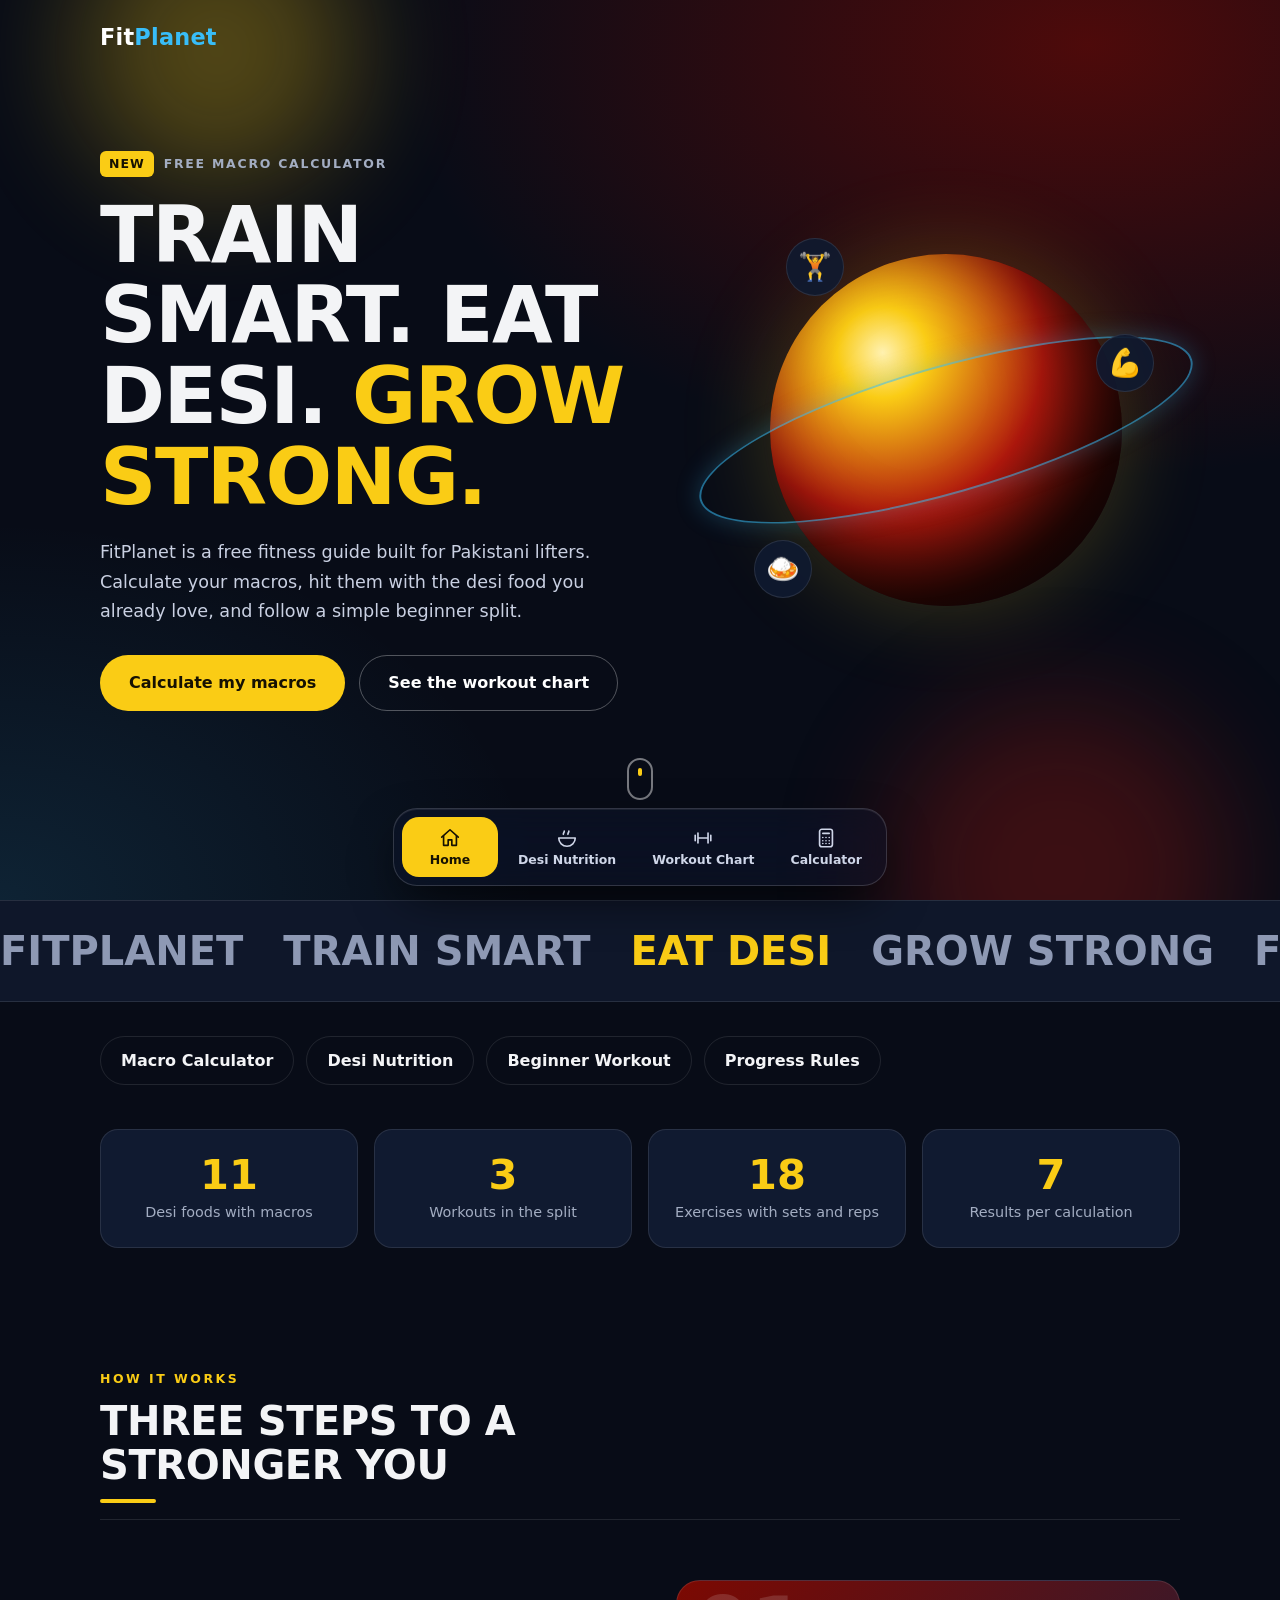
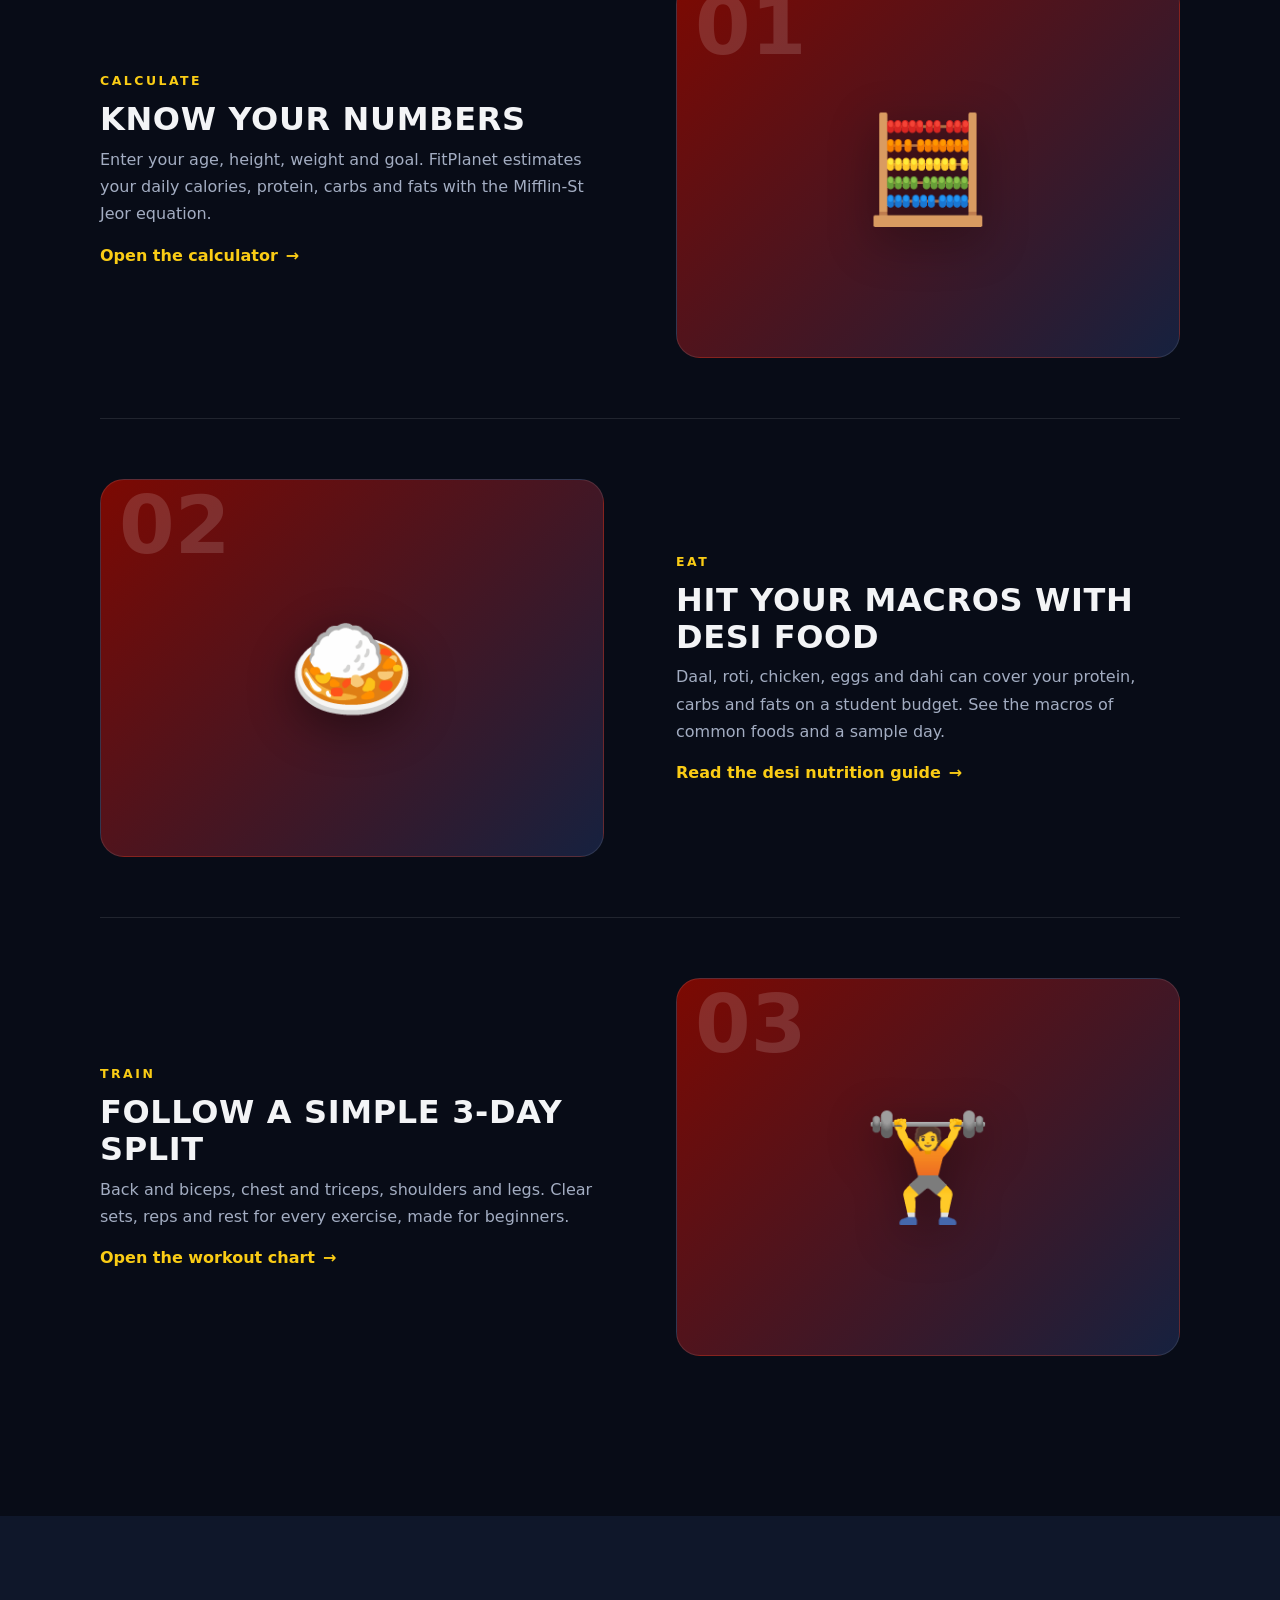
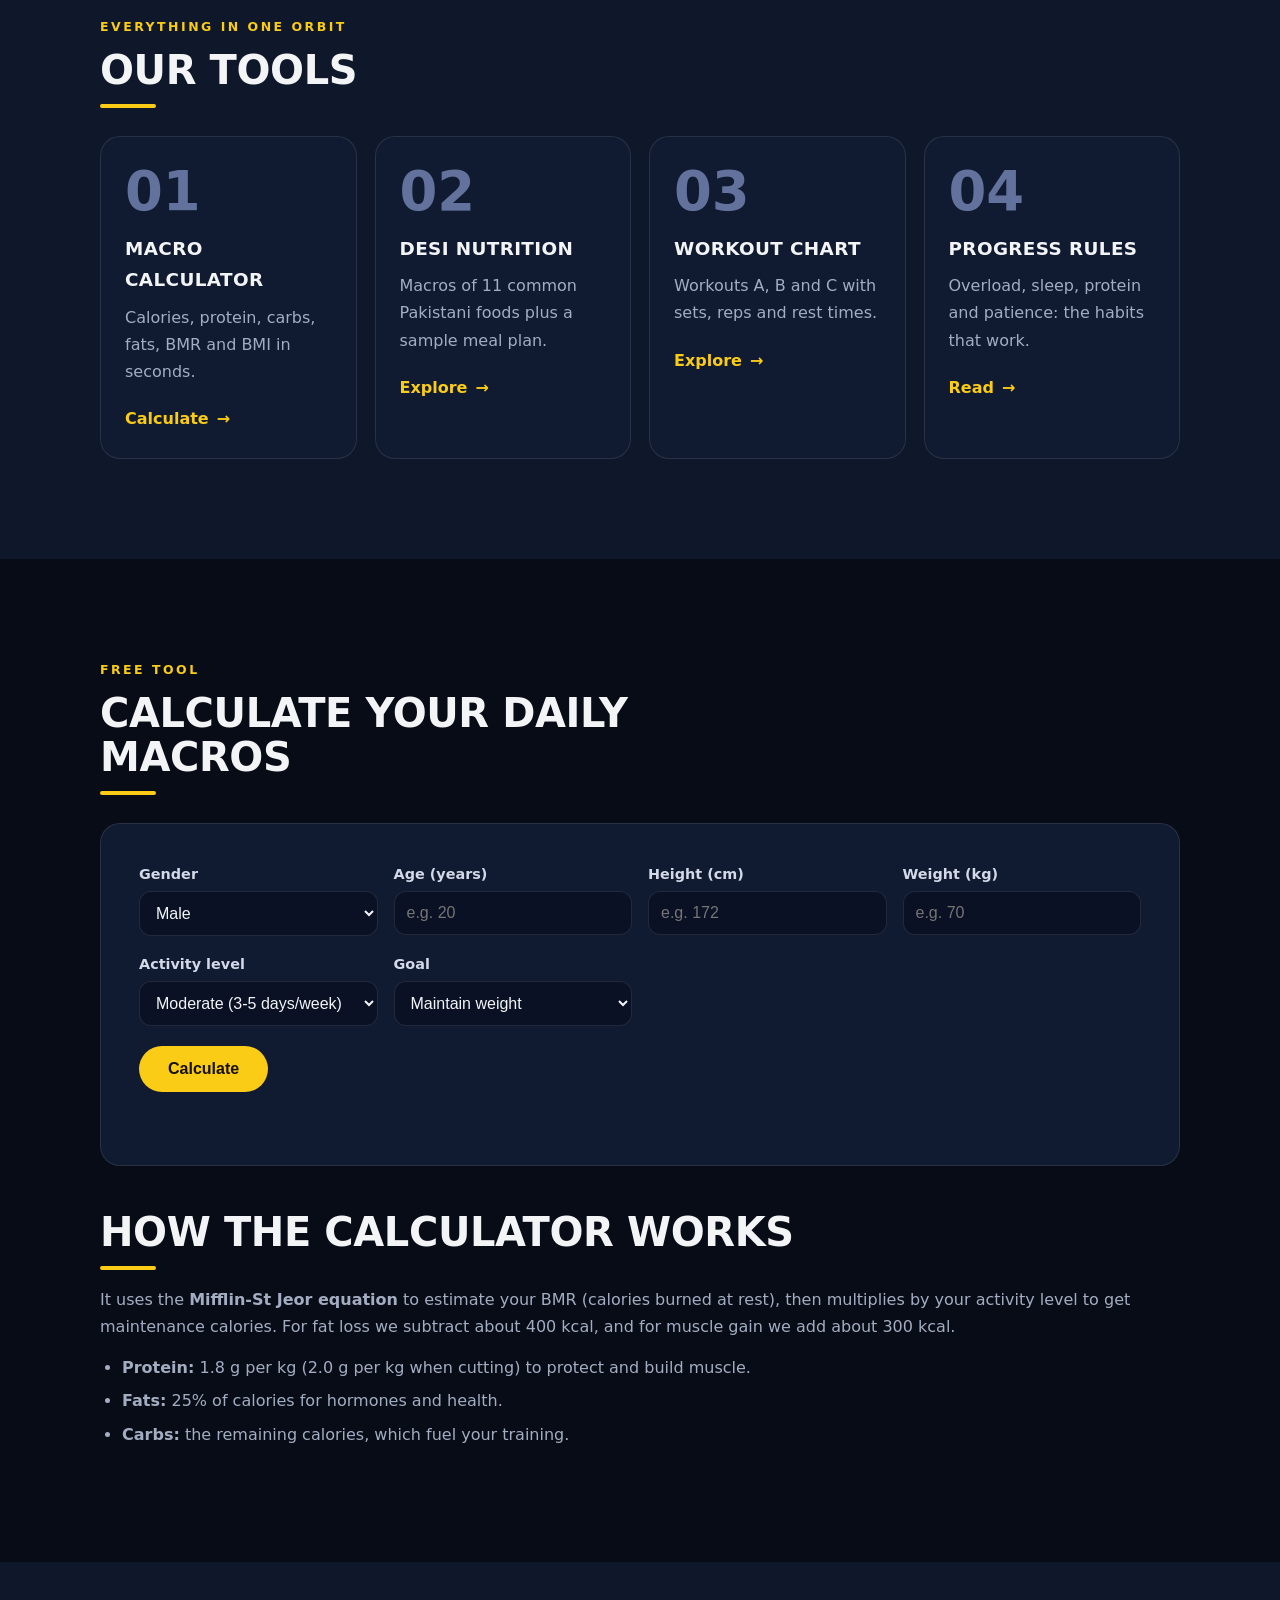
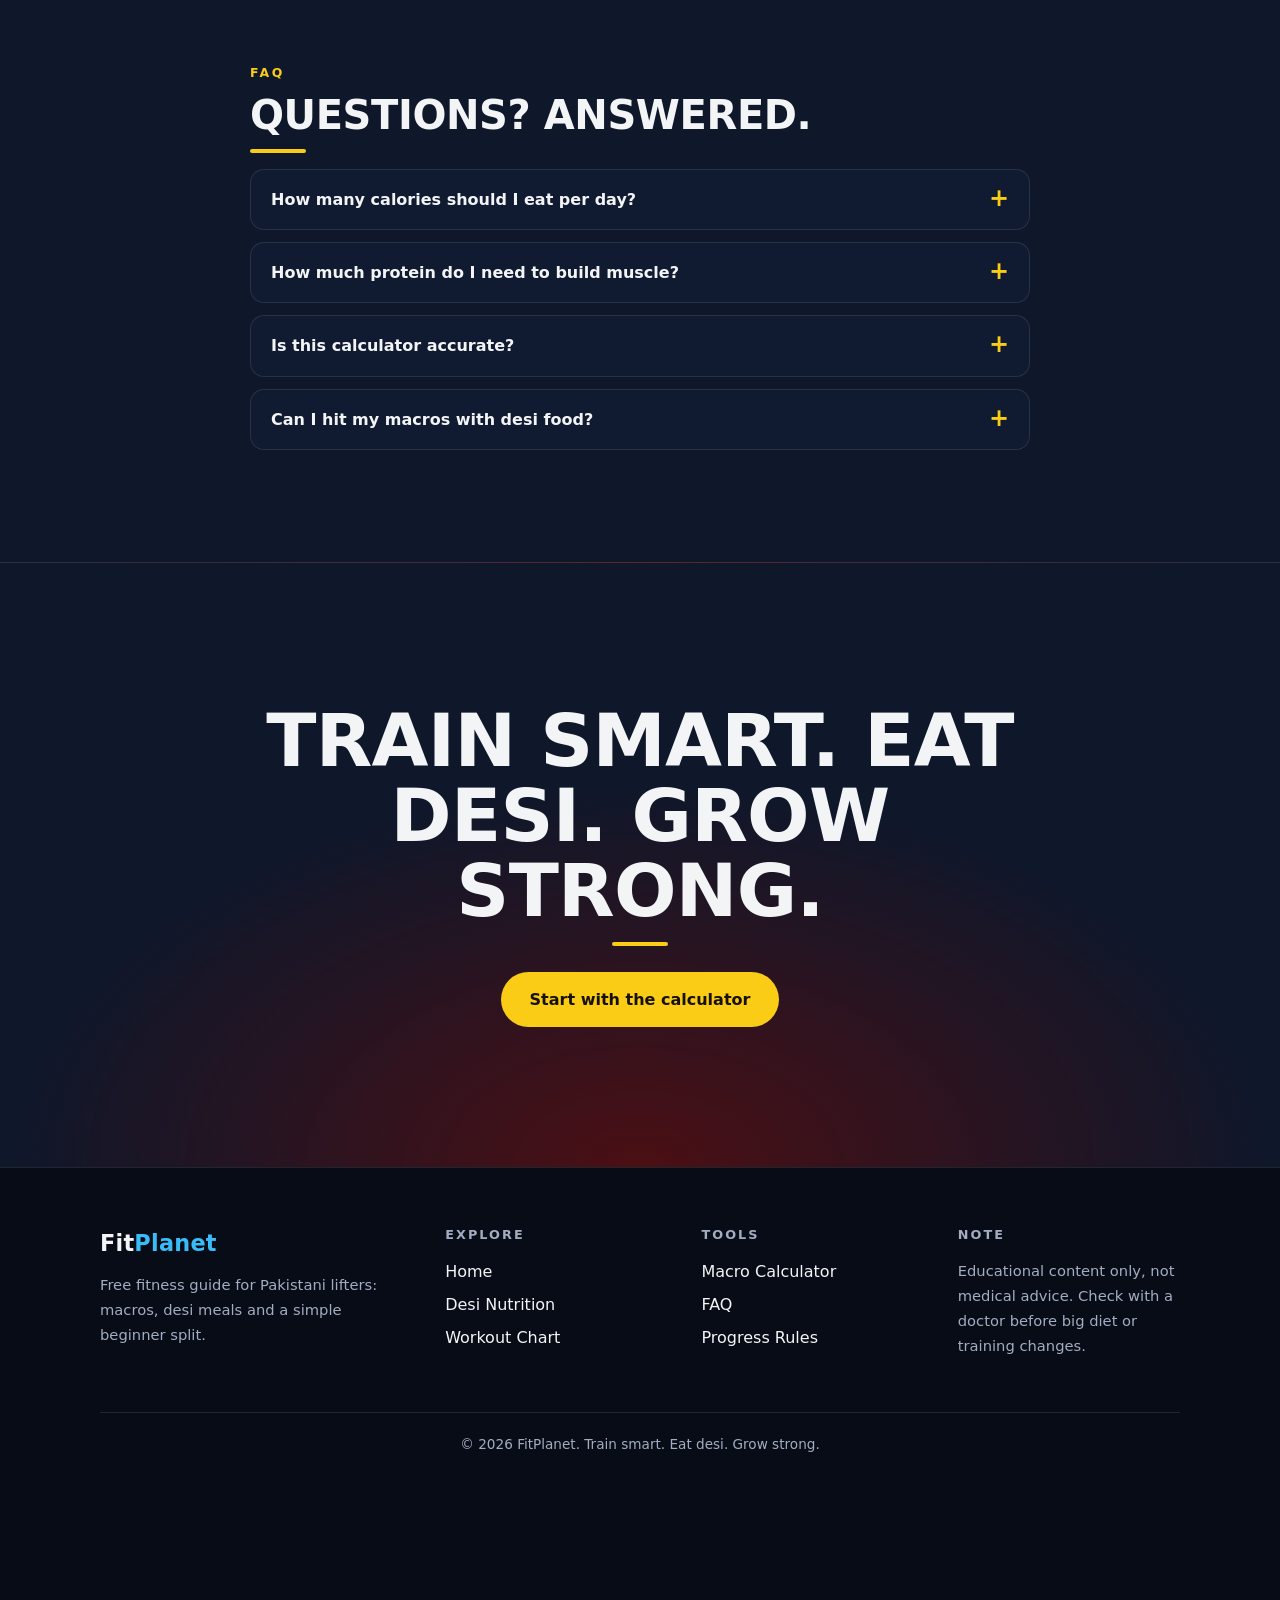
==== commit 4ad82fcb: "Add files via upload" ====
--- a/index.html
+++ b/index.html
@@ -27,15 +27,14 @@
 <header class="site-header">
   <div class="nav">
     <a class="logo" href="index.html" aria-label="FitPlanet home">Fit<span>Planet</span></a>
-    <button class="menu-btn" type="button" aria-expanded="false" aria-controls="menu" aria-label="Open menu">&#9776;</button>
-    <nav id="menu" aria-label="Main navigation">
-      <a href="index.html" aria-current="page">Home</a>
-      <a href="desi-nutrition.html">Desi Nutrition</a>
-      <a href="beginner-workout.html">Workout Chart</a>
-      <a class="btn btn-sm" href="index.html#calculator">Calculator</a>
-    </nav>
   </div>
 </header>
+<nav class="dock" aria-label="Main navigation">
+  <a href="index.html" class="is-active" aria-current="page"><svg viewBox="0 0 24 24" aria-hidden="true"><path d="M3 11l9-8 9 8"/><path d="M5 10v10h5v-6h4v6h5V10"/></svg><span>Home</span></a>
+  <a href="desi-nutrition.html"><svg viewBox="0 0 24 24" aria-hidden="true"><path d="M3 12h18a9 9 0 0 1-18 0Z"/><path d="M8 8c0-1.5 1-2 1-3.5M13 8c0-1.5 1-2 1-3.5"/></svg><span>Desi Nutrition</span></a>
+  <a href="beginner-workout.html"><svg viewBox="0 0 24 24" aria-hidden="true"><path d="M6.5 6.5v11M17.5 6.5v11M3.5 9v6M20.5 9v6M6.5 12h11"/></svg><span>Workout Chart</span></a>
+  <a href="index.html#calculator"><svg viewBox="0 0 24 24" aria-hidden="true"><rect x="5" y="2.5" width="14" height="19" rx="2.5"/><path d="M8.5 7h7"/><path d="M8.5 11.5h.01M12 11.5h.01M15.5 11.5h.01M8.5 15h.01M12 15h.01M15.5 15h.01M8.5 18h.01M12 18h.01M15.5 18h.01"/></svg><span>Calculator</span></a>
+</nav>
 
 <main id="main">
 
@@ -221,7 +220,6 @@
     <p class="copy">&copy; 2026 FitPlanet. Train smart. Eat desi. Grow strong.</p>
   </div>
 </footer>
-<a class="fab" href="index.html#calculator" aria-label="Open the macro calculator"><span aria-hidden="true">&#129518;</span><span>Calculate macros</span></a>
 <script src="script.js" defer></script>
 </body>
 </html>
--- a/style.css
+++ b/style.css
@@ -17,21 +17,22 @@
 .wrap{max-width:var(--max);margin:auto;padding:0 20px}
 .block{padding:clamp(48px,8vw,100px) 0}
 
-/* ---------- Header ---------- */
-.site-header{position:sticky;top:0;z-index:100;background:rgba(8,12,23,.6);-webkit-backdrop-filter:blur(14px);backdrop-filter:blur(14px);border-bottom:1px solid transparent;transition:background .3s,border-color .3s}
-.site-header.scrolled{background:rgba(8,12,23,.94);border-color:var(--line)}
-.nav{max-width:var(--max);margin:auto;display:flex;align-items:center;justify-content:space-between;gap:16px;padding:14px 20px;transition:padding .3s var(--ease)}
-.site-header.scrolled .nav{padding-top:9px;padding-bottom:9px}
+/* ---------- Top bar (logo only) ---------- */
+.site-header{position:absolute;top:0;left:0;right:0;z-index:50}
+.nav{max-width:var(--max);margin:auto;padding:18px 20px}
 .logo{display:inline-block;font-weight:900;font-size:1.4rem;letter-spacing:.01em;color:#fff;text-decoration:none;transition:transform .3s var(--ease),color 1.2s ease}
 .logo span{color:var(--planet);transition:color 1.2s ease}
 .logo:hover{transform:scale(1.05);color:var(--accent)}
 .logo:hover span{color:var(--accent)}
-nav{display:flex;align-items:center;gap:26px}
-nav a:not(.btn){position:relative;color:#d6dcec;text-decoration:none;font-weight:600;font-size:.95rem;padding:4px 0;transition:color .25s}
-nav a:not(.btn)::after{content:"";position:absolute;left:0;bottom:-2px;height:2px;width:0;background:var(--accent);transition:width .35s var(--ease)}
-nav a:not(.btn):hover,nav a[aria-current="page"]{color:var(--accent)}
-nav a:not(.btn):hover::after,nav a[aria-current="page"]::after{width:100%}
-.menu-btn{display:none;background:transparent;border:1px solid var(--line);color:#fff;border-radius:10px;width:42px;height:42px;font-size:1.3rem;cursor:pointer}
+
+/* ---------- Bottom dock navigation (blurred, always visible) ---------- */
+.dock{position:fixed;left:0;right:0;bottom:calc(14px + env(safe-area-inset-bottom,0px));margin-inline:auto;width:max-content;max-width:calc(100vw - 20px);z-index:150;display:flex;gap:4px;padding:8px;background:rgba(14,20,38,.5);-webkit-backdrop-filter:blur(20px) saturate(170%);backdrop-filter:blur(20px) saturate(170%);border:1px solid rgba(255,255,255,.16);border-radius:24px;box-shadow:0 18px 50px -12px rgba(0,0,0,.75),inset 0 1px 0 rgba(255,255,255,.08);animation:dockIn .8s .25s var(--ease) both}
+.dock a{display:flex;flex-direction:column;align-items:center;justify-content:center;gap:4px;min-width:96px;padding:10px 16px;border-radius:17px;color:#cfd6e8;text-decoration:none;font-size:.78rem;font-weight:700;line-height:1.15;text-align:center;transition:background .25s,color .25s,transform .3s var(--ease)}
+.dock svg{width:22px;height:22px;fill:none;stroke:currentColor;stroke-width:1.8;stroke-linecap:round;stroke-linejoin:round}
+.dock a:hover{color:#fff;background:rgba(255,255,255,.1);transform:translateY(-4px)}
+.dock a.is-active{background:var(--accent);color:#161102}
+@supports not ((backdrop-filter:blur(1px)) or (-webkit-backdrop-filter:blur(1px))){.dock{background:rgba(14,20,38,.94)}}
+@keyframes dockIn{from{opacity:0;transform:translateY(40px)}to{opacity:1;transform:none}}
 
 /* ---------- Buttons ---------- */
 .btn{position:relative;overflow:hidden;display:inline-flex;align-items:center;gap:8px;background:var(--accent);color:#161102;font-weight:800;font-size:1rem;text-decoration:none;padding:13px 28px;border-radius:999px;border:1px solid transparent;cursor:pointer;transition:transform .25s var(--ease),box-shadow .25s}
@@ -45,8 +46,8 @@
 .actions{display:flex;gap:14px;flex-wrap:wrap}
 
 /* ---------- Hero ---------- */
-.hero{position:relative;overflow:hidden;display:flex;align-items:center;min-height:calc(100vh - 66px);background:radial-gradient(90% 80% at 85% 5%,rgba(124,9,2,.6),transparent 60%),radial-gradient(70% 70% at 0% 100%,rgba(56,189,248,.13),transparent 60%),var(--bg)}
-.hero-grid{position:relative;z-index:1;width:100%;max-width:var(--max);margin:auto;padding:56px 20px 96px;display:grid;grid-template-columns:1.1fr .9fr;gap:40px;align-items:center}
+.hero{position:relative;overflow:hidden;display:flex;align-items:center;min-height:100vh;background:radial-gradient(90% 80% at 85% 5%,rgba(124,9,2,.6),transparent 60%),radial-gradient(70% 70% at 0% 100%,rgba(56,189,248,.13),transparent 60%),var(--bg)}
+.hero-grid{position:relative;z-index:1;width:100%;max-width:var(--max);margin:auto;padding:110px 20px 150px;display:grid;grid-template-columns:1.1fr .9fr;gap:40px;align-items:center}
 .badge{display:inline-flex;align-items:center;gap:10px;font-size:.78rem;letter-spacing:.14em;text-transform:uppercase;font-weight:700;color:var(--muted);margin-bottom:18px}
 .badge b{background:var(--accent);color:#161102;border-radius:6px;padding:2px 9px;letter-spacing:.08em}
 h1{font-size:clamp(2.3rem,7vw,4.9rem);line-height:1.03;text-transform:uppercase;font-weight:900;letter-spacing:-.02em}
@@ -57,7 +58,7 @@
 .blob{position:absolute;border-radius:50%;filter:blur(60px);opacity:.3;animation:float 14s ease-in-out infinite}
 .b1{width:280px;height:280px;background:var(--accent);top:-90px;left:6%}
 .b2{width:340px;height:340px;background:var(--red);bottom:-140px;right:4%;animation-duration:18s;animation-delay:-4s}
-.cue{position:absolute;left:50%;bottom:22px;z-index:2;width:26px;height:42px;border:2px solid rgba(255,255,255,.45);border-radius:16px;transform:translateX(-50%)}
+.cue{position:absolute;left:50%;bottom:100px;z-index:2;width:26px;height:42px;border:2px solid rgba(255,255,255,.45);border-radius:16px;transform:translateX(-50%)}
 .cue i{position:absolute;left:50%;top:8px;width:4px;height:8px;margin-left:-2px;border-radius:4px;background:var(--accent);animation:cue 1.6s infinite}
 
 /* Planet orb */
@@ -68,7 +69,7 @@
 .s1{top:2%;left:10%}.s2{bottom:8%;left:2%;animation-delay:-2s}.s3{top:26%;right:-2%;animation-delay:-4s}
 
 /* Sub-page hero */
-.page-hero{position:relative;overflow:hidden;padding:clamp(56px,9vw,110px) 0 clamp(48px,7vw,84px);background:radial-gradient(80% 120% at 90% 0,rgba(124,9,2,.55),transparent 60%),var(--bg)}
+.page-hero{position:relative;overflow:hidden;padding:clamp(104px,13vw,160px) 0 clamp(48px,7vw,84px);background:radial-gradient(80% 120% at 90% 0,rgba(124,9,2,.55),transparent 60%),var(--bg)}
 .page-hero .wrap{position:relative;z-index:1}
 .page-hero h1{font-size:clamp(2rem,5.5vw,3.8rem);max-width:15ch}
 .page-hero .lead{margin-bottom:0}
@@ -178,7 +179,7 @@
 .closing h2::after{margin:14px auto 0}
 
 /* ---------- Footer ---------- */
-.site-footer{padding:56px 0 28px;border-top:1px solid var(--line);background:var(--bg)}
+.site-footer{padding:56px 0 130px;border-top:1px solid var(--line);background:var(--bg)}
 .foot{display:grid;grid-template-columns:1.4fr 1fr 1fr 1fr;gap:34px}
 .foot h3{font-size:.8rem;letter-spacing:.16em;color:var(--muted);margin-bottom:12px}
 .foot ul{list-style:none;padding:0}
@@ -187,11 +188,9 @@
 .foot p{color:var(--muted);font-size:.92rem}
 .copy{margin-top:40px;padding-top:20px;border-top:1px solid var(--line);color:var(--muted);font-size:.85rem;text-align:center}
 
-/* ---------- Floating buttons ---------- */
-.fab,#top{position:fixed;right:18px;z-index:90;box-shadow:0 12px 28px rgba(0,0,0,.45)}
-.fab{bottom:18px;display:inline-flex;align-items:center;gap:8px;background:var(--accent);color:#161102;font-weight:800;text-decoration:none;border-radius:999px;padding:12px 20px;transition:transform .25s var(--ease)}
-.fab:hover{transform:translateY(-3px)}
-#top{bottom:78px;width:46px;height:46px;border-radius:50%;border:1px solid var(--line);background:var(--card);color:#fff;font-size:1.25rem;cursor:pointer;opacity:0;visibility:hidden;transform:translateY(16px);transition:opacity .3s,transform .3s var(--ease),visibility .3s}
+/* ---------- Back to top ---------- */
+#top{position:fixed;right:18px;z-index:90;box-shadow:0 12px 28px rgba(0,0,0,.45)}
+#top{bottom:104px;width:46px;height:46px;border-radius:50%;border:1px solid var(--line);background:var(--card);color:#fff;font-size:1.25rem;cursor:pointer;opacity:0;visibility:hidden;transform:translateY(16px);transition:opacity .3s,transform .3s var(--ease),visibility .3s}
 #top.show{opacity:1;visibility:visible;transform:none}
 #top:hover{border-color:var(--accent);color:var(--accent)}
 
@@ -212,19 +211,18 @@
 
 /* ---------- Responsive ---------- */
 @media(max-width:860px){
-  .hero-grid{grid-template-columns:1fr;padding-bottom:84px}
+  .hero-grid{grid-template-columns:1fr;padding-bottom:150px}
   .orb-wrap{order:-1;width:min(260px,64vw)}
   .row{grid-template-columns:1fr}
   .row:nth-of-type(even) .art{order:0}
   .foot{grid-template-columns:1fr 1fr}
 }
-@media(max-width:720px){
-  .menu-btn{display:inline-grid;place-items:center}
-  .js nav{display:none;position:absolute;left:0;right:0;top:100%;flex-direction:column;align-items:flex-start;gap:16px;padding:20px;background:rgba(8,12,23,.97);border-bottom:1px solid var(--line)}
-  .js nav.open{display:flex}
-  .no-js nav{flex-wrap:wrap;gap:12px}
-}
-@media(max-width:480px){.foot{grid-template-columns:1fr}.fab span{display:none}.fab{padding:14px}}
+@media(max-width:560px){
+  .dock{width:calc(100vw - 20px);padding:6px;gap:2px;border-radius:20px}
+  .dock a{flex:1;min-width:0;padding:9px 4px;font-size:.66rem}
+  .dock svg{width:20px;height:20px}
+}
+@media(max-width:480px){.foot{grid-template-columns:1fr}}
 
 /* ---------- Reduced motion ---------- */
 @media (prefers-reduced-motion:reduce){
